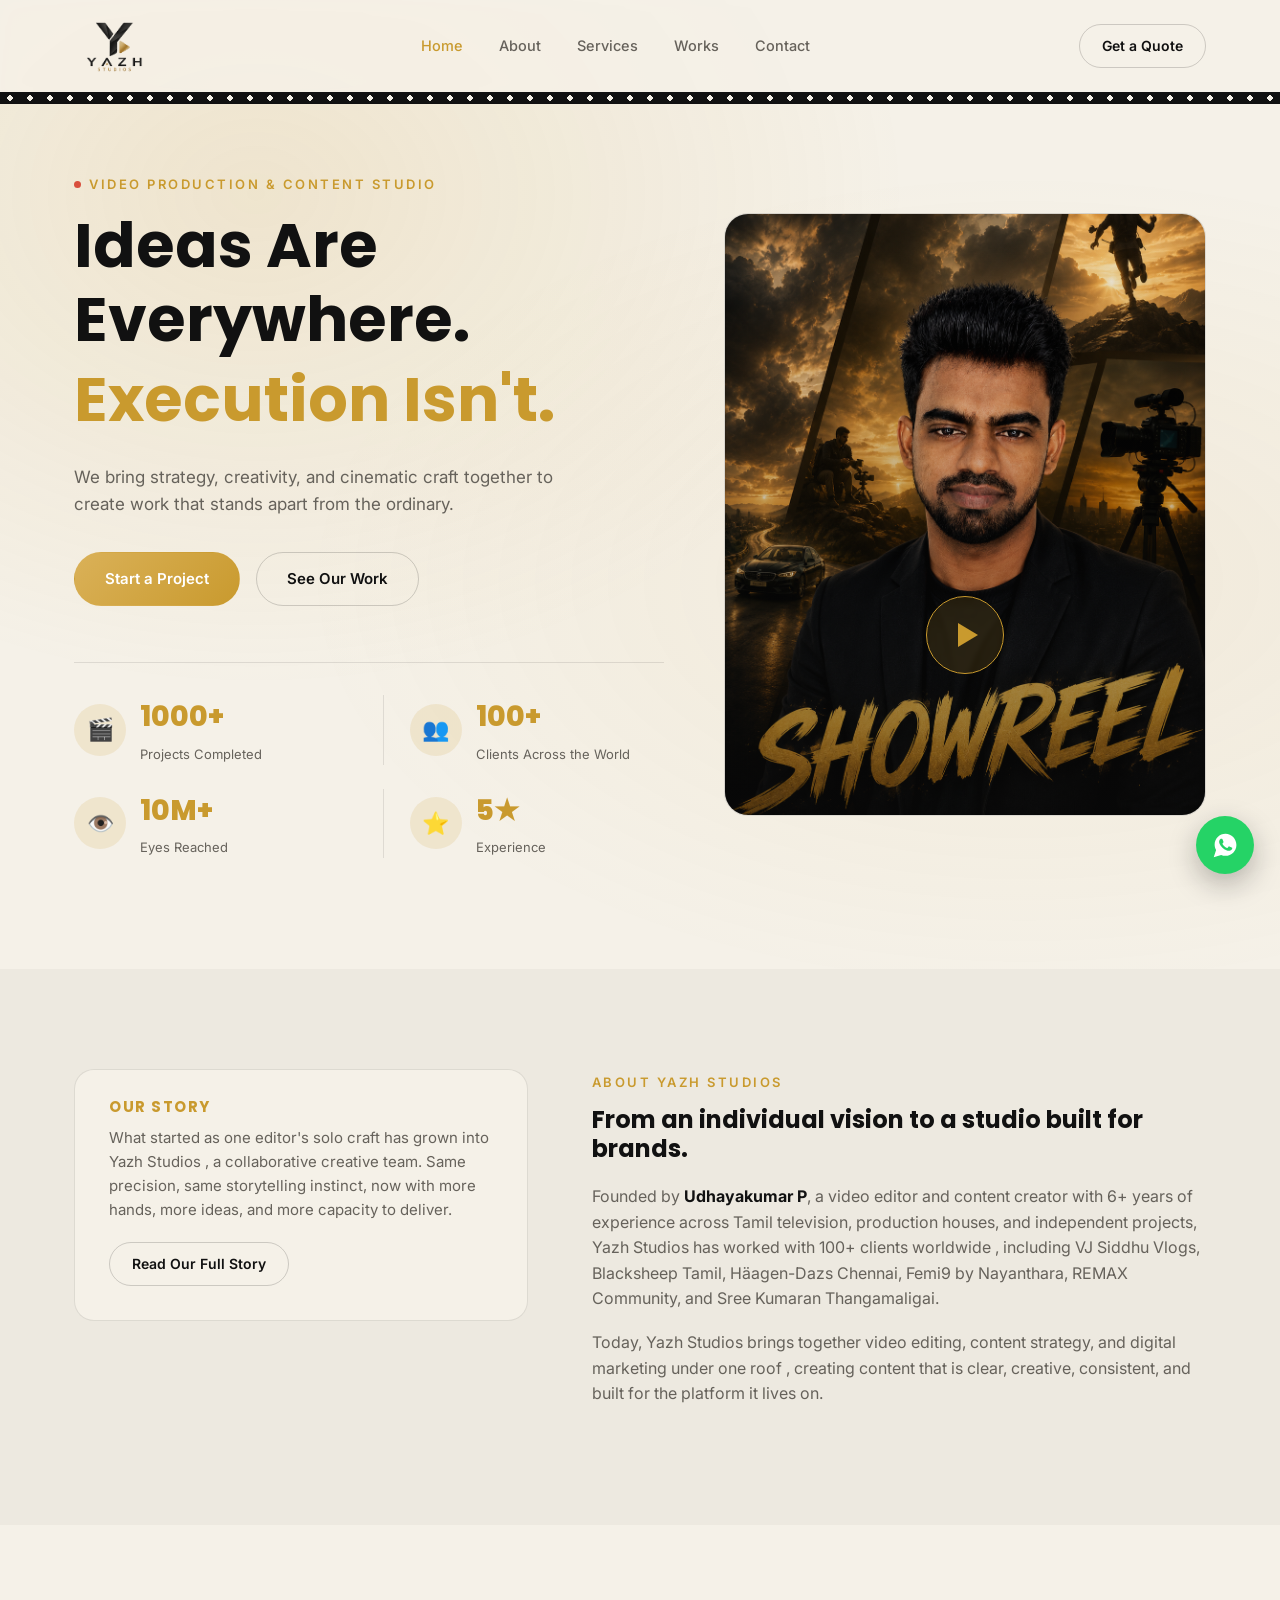
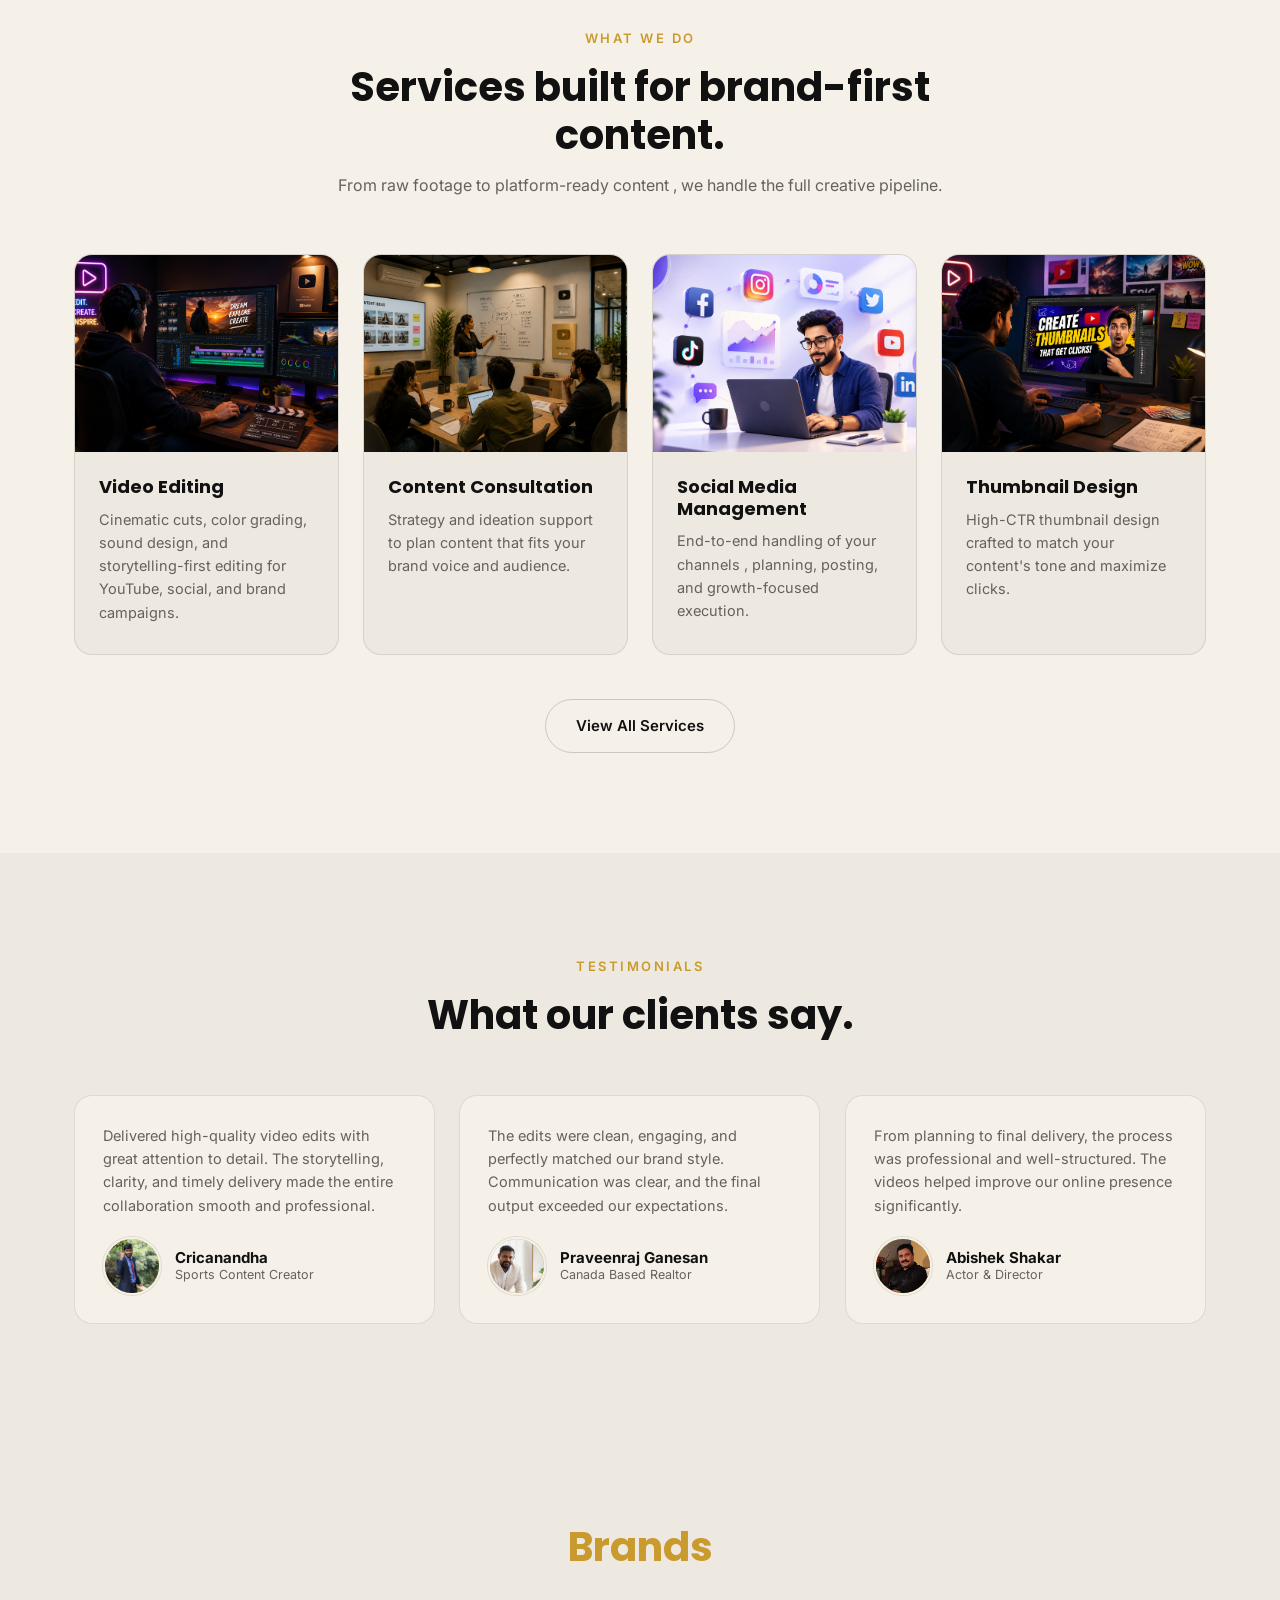
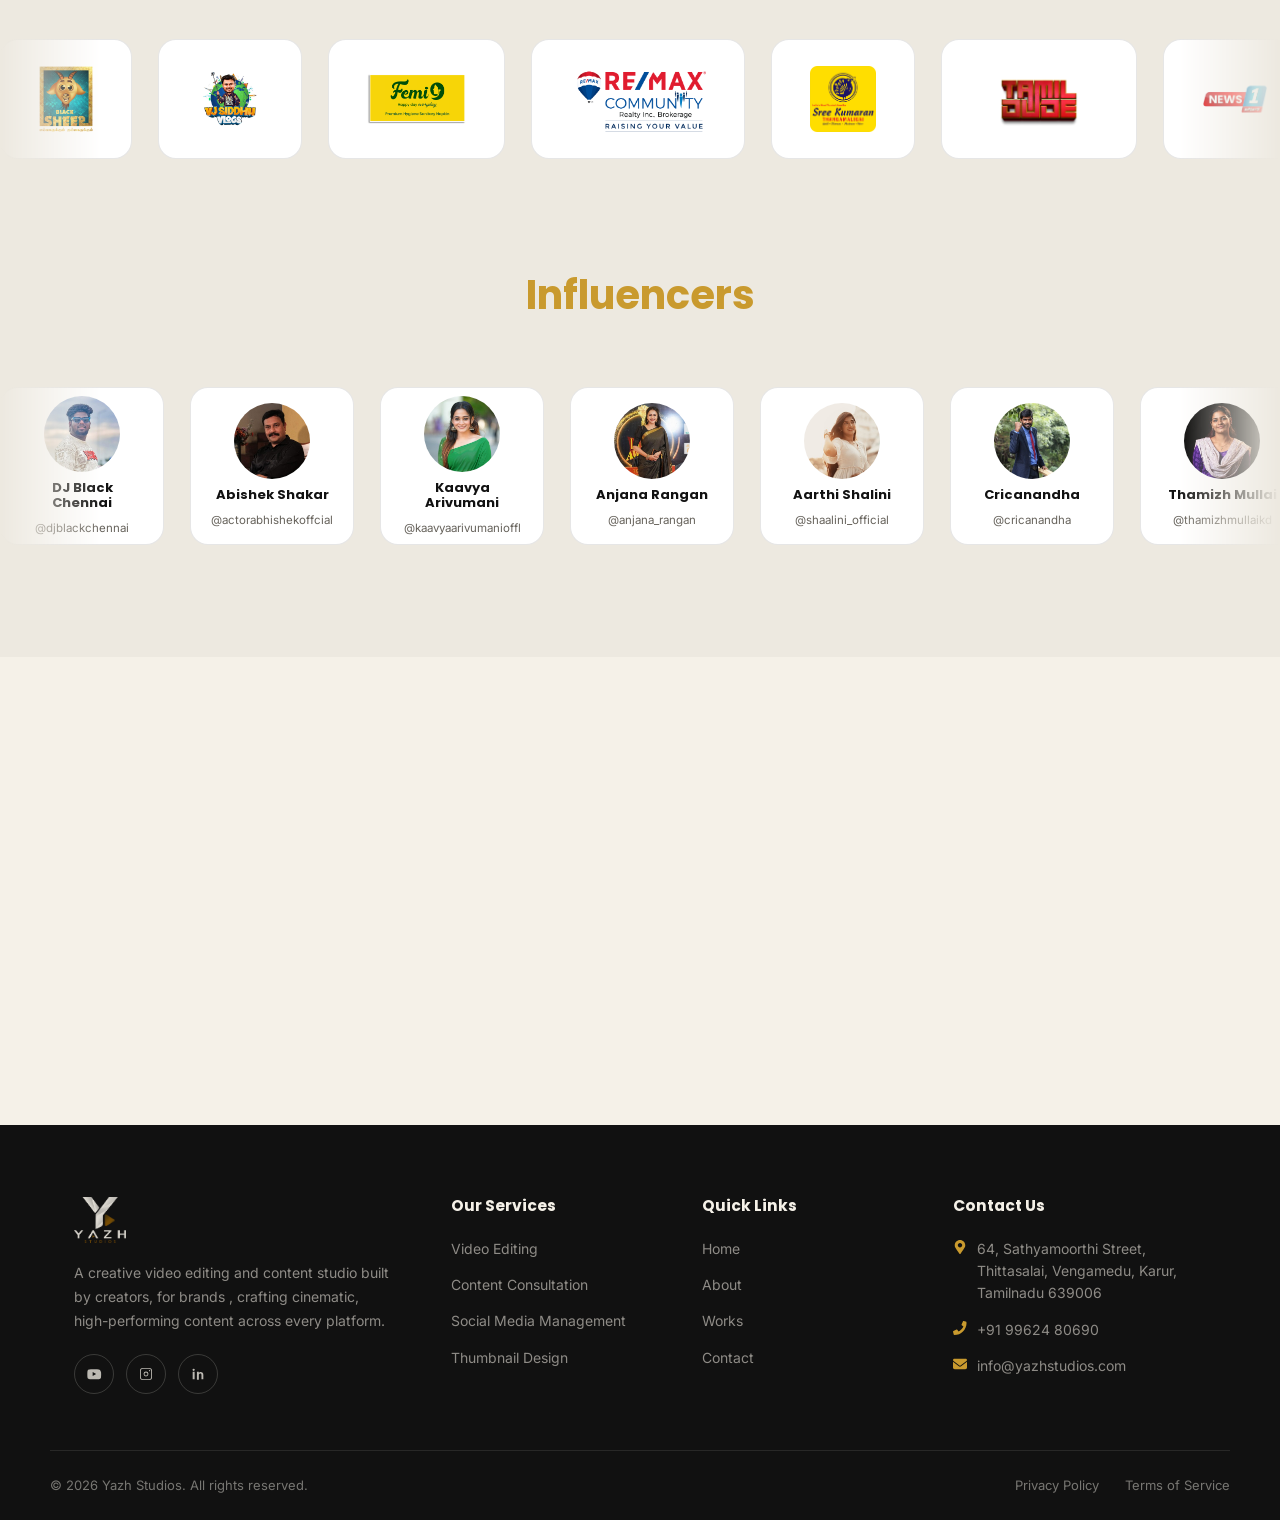
==== index.html @ f8f0f1d5 "Update contact address and email" ====
<!DOCTYPE html>
<html lang="en">
<head>
<meta charset="UTF-8">
<meta name="viewport" content="width=device-width, initial-scale=1.0">
<title>Yazh Studios | Video Editing &amp; Content Studio</title>
<meta name="description" content="Yazh Studios is a creative video production and content studio crafting cinematic, high-performing videos for brands, YouTubers, and businesses.">
<link rel="icon" type="image/png" href="yazh-logo-nobg.png">
<link rel="preconnect" href="https://fonts.googleapis.com">
<link href="https://fonts.googleapis.com/css2?family=Poppins:wght@400;500;600;700;800&family=Inter:wght@400;500;600&display=swap" rel="stylesheet">
<link rel="stylesheet" href="style.css">
</head>
<body>

<header>
  <nav>
    <a href="index.html" class="logo"><img src="yazh-logo-nobg.png" alt="Yazh Studios" class="logo-mark"></a>
    <ul class="nav-links">
      <li><a href="index.html" class="active">Home</a></li>
      <li><a href="about.html">About</a></li>
      <li><a href="services.html">Services</a></li>
      <li><a href="work.html">Works</a></li>
      <li><a href="contact.html">Contact</a></li>
    </ul>
    <div class="nav-cta">
      <a href="contact.html" class="btn btn-outline" style="padding:10px 22px;font-size:14px;">Get a Quote</a>
      <button class="burger" onclick="document.querySelector('.nav-links').classList.toggle('mobile-open')"><span></span><span></span><span></span></button>
    </div>
  </nav>
  <div class="filmstrip"></div>
</header>

<main>
  <!-- HERO -->
  <section class="hero" id="home">
    <div class="container hero-grid">
      <div>
        <div class="eyebrow"><span class="rec-dot"></span>Video Production &amp; Content Studio</div>
        <h1>Ideas Are Everywhere.<br><em>Execution Isn't.</em></h1>
        <p>We bring strategy, creativity, and cinematic craft together to create work that stands apart from the ordinary.</p>
        <div class="hero-actions">
          <a href="https://wa.me/+919962480690" class="btn btn-primary" target="_blank" rel="noopener">Start a Project</a>
          <a href="work.html" class="btn btn-outline">See Our Work</a>
        </div>
        <div class="stat-row">
          <div class="stat-item">
            <div class="stat-icon">🎬</div>
            <div>
              <div class="num">1000+</div>
              <div class="label">Projects Completed</div>
            </div>
          </div>
          <div class="stat-item">
            <div class="stat-icon">👥</div>
            <div>
              <div class="num">100+</div>
              <div class="label">Clients Across the World</div>
            </div>
          </div>
          <div class="stat-item">
            <div class="stat-icon">👁️</div>
            <div>
              <div class="num">10M+</div>
              <div class="label">Eyes Reached</div>
            </div>
          </div>
          <div class="stat-item">
            <div class="stat-icon">⭐</div>
            <div>
              <div class="num">5★</div>
              <div class="label">Experience</div>
            </div>
          </div>
        </div>
      </div>
      <a href="https://www.youtube.com/watch?v=2aK7iO9PcqU" target="_blank" rel="noopener" class="hero-visual">
        <img src="hero-showreel-thumb.png" alt="Udhaya Show Reel" class="hero-visual-img">
        <div class="play-btn"></div>
      </a>
    </div>
  </section>

  <!-- ABOUT TEASER -->
  <section class="story">
    <div class="container story-grid">
      <div class="story-card">
        <div class="story-card-body">
          <h4>Our Story</h4>
          <p>What started as one editor's solo craft has grown into Yazh Studios , a collaborative creative team. Same precision, same storytelling instinct, now with more hands, more ideas, and more capacity to deliver.</p>
          <a href="about.html" class="btn btn-outline" style="margin-top:20px;padding:10px 22px;font-size:14px;">Read Our Full Story</a>
        </div>
      </div>
      <div class="story-body">
        <div class="eyebrow">About Yazh Studios</div>
        <h2 style="margin-bottom:20px;">From an individual vision to a studio built for brands.</h2>
        <p>Founded by <strong>Udhayakumar P</strong>, a video editor and content creator with 6+ years of experience across Tamil television, production houses, and independent projects, Yazh Studios has worked with 100+ clients worldwide , including VJ Siddhu Vlogs, Blacksheep Tamil, Häagen-Dazs Chennai, Femi9 by Nayanthara, REMAX Community, and Sree Kumaran Thangamaligai.</p>
        <p>Today, Yazh Studios brings together video editing, content strategy, and digital marketing under one roof , creating content that is clear, creative, consistent, and built for the platform it lives on.</p>
      </div>
    </div>
  </section>

  <!-- SERVICES TEASER -->
  <section id="services">
    <div class="container">
      <div class="section-head center">
        <div class="eyebrow" style="justify-content:center;">What We Do</div>
        <h2>Services built for brand-first content.</h2>
        <p>From raw footage to platform-ready content , we handle the full creative pipeline.</p>
      </div>
      <div class="services-grid">
        <div class="service-card">
          <img src="service-video-editing-v2.png" alt="Video Editing" class="service-photo" loading="lazy">
          <div class="service-body">
            <h3>Video Editing</h3>
            <p>Cinematic cuts, color grading, sound design, and storytelling-first editing for YouTube, social, and brand campaigns.</p>
          </div>
        </div>
        <div class="service-card">
          <img src="service-content-consultation.png" alt="Content Consultation" class="service-photo" loading="lazy">
          <div class="service-body">
            <h3>Content Consultation</h3>
            <p>Strategy and ideation support to plan content that fits your brand voice and audience.</p>
          </div>
        </div>
        <div class="service-card">
          <img src="service-social-media-v2.png" alt="Social Media Management" class="service-photo" loading="lazy">
          <div class="service-body">
            <h3>Social Media Management</h3>
            <p>End-to-end handling of your channels , planning, posting, and growth-focused execution.</p>
          </div>
        </div>
        <div class="service-card">
          <img src="service-thumbnail-design-v2.png" alt="Thumbnail Design" class="service-photo" loading="lazy">
          <div class="service-body">
            <h3>Thumbnail Design</h3>
            <p>High-CTR thumbnail design crafted to match your content's tone and maximize clicks.</p>
          </div>
        </div>
      </div>
      <div class="center" style="margin-top:44px;">
        <a href="services.html" class="btn btn-outline">View All Services</a>
      </div>
    </div>
  </section>

  <!-- TESTIMONIALS -->
  <section style="background:var(--panel);">
    <div class="container">
      <div class="section-head center">
        <div class="eyebrow" style="justify-content:center;">Testimonials</div>
        <h2>What our clients say.</h2>
      </div>
      <div class="testi-grid">
        <div class="testi-card" style="background:var(--panel-2);">
          <p>Delivered high-quality video edits with great attention to detail. The storytelling, clarity, and timely delivery made the entire collaboration smooth and professional.</p>
          <div class="testi-author">
            <div class="testi-avatar"><img src="client-cricanandha.jpeg" alt="Cricanandha" loading="lazy"></div>
            <div><h5>Cricanandha</h5><span>Sports Content Creator</span></div>
          </div>
        </div>
        <div class="testi-card" style="background:var(--panel-2);">
          <p>The edits were clean, engaging, and perfectly matched our brand style. Communication was clear, and the final output exceeded our expectations.</p>
          <div class="testi-author">
            <div class="testi-avatar"><img src="client-praveenraj.jpg" alt="Praveenraj Ganesan" loading="lazy"></div>
            <div><h5>Praveenraj Ganesan</h5><span>Canada Based Realtor</span></div>
          </div>
        </div>
        <div class="testi-card" style="background:var(--panel-2);">
          <p>From planning to final delivery, the process was professional and well-structured. The videos helped improve our online presence significantly.</p>
          <div class="testi-author">
            <div class="testi-avatar"><img src="client-abishek.jpg" alt="Abishek Shakar" loading="lazy"></div>
            <div><h5>Abishek Shakar</h5><span>Actor &amp; Director</span></div>
          </div>
        </div>
      </div>
    </div>
  </section>

  <!-- CLIENTS -->
  <section class="clients">
    <div class="container">
      <div class="section-head center">
        <h2 style="color:var(--gold);text-align:center;">Brands</h2>
      </div>
    </div>
    <div class="logo-marquee">
      <div class="logo-track" id="logoTrack"></div>
    </div>
  </section>

  <!-- INFLUENCERS -->
  <section class="clients" style="padding-top:0;">
    <div class="container">
      <div class="section-head center">
        <h2 style="color:var(--gold);text-align:center;">Influencers</h2>
      </div>
    </div>
    <div class="logo-marquee">
      <div class="logo-track" id="influencerTrack"></div>
    </div>
  </section>

  <script>
    (function(){
      var clientLogos = [
        { src: 'client-blacksheep.png', alt: 'Blacksheep Tamil' },
        { src: 'client-vj-siddhu-vlogs.jpg', alt: 'VJ Siddhu Vlogs' },
        { src: 'client-femi9.png', alt: 'Femi9 by Nayanthara' },
        { src: 'client-remax-community.png', alt: 'REMAX Community' },
        { src: 'client-sree-kumaran.png', alt: 'Sree Kumaran Thangamaligai' },
        { src: 'client-tamil-dude.png', alt: 'Tamil Dude' },
        { src: 'client-news1-tamil.png', alt: 'News 1 Tamil' },
        { src: 'client-modern-tamilnadu.png', alt: 'Modern Tamilnadu' },
        { src: 'client-crayonz.png', alt: 'Crayonz' },
        { src: 'client-bs-tv.png', alt: 'BS TV' },
        { src: 'client-vijay-tv.jpg', alt: 'Vijay TV' },
        { src: 'client-chithiram-tv.png', alt: 'Chithiram TV' },
        { src: 'client-news-trends.png', alt: 'News Trends' },
        { src: 'client-star-real-estate.png', alt: 'Star Real Estate' },
        { src: 'client-narasus-v2.png', alt: 'Narasu\'s Coffee' },
        { src: 'client-rohinis.png', alt: 'Rohini\'s' },
        { src: 'client-event-dudez.png', alt: 'Event Dudez' },
        { src: 'client-minnambalam-plus.png', alt: 'Minnambalam Plus' },
        { src: 'client-notion-graffiti.png', alt: 'Notion Graffiti' },
        { src: 'client-lazaro.png', alt: 'Lazaro' },
        { src: 'client-jsr.png', alt: 'JSR' },
        { src: 'client-dd.png', alt: 'DD' }
      ];

      var track = document.getElementById('logoTrack');
      if (!track) return;

      function renderSet(){
        var html = '';
        clientLogos.forEach(function(logo){
          html += '<div class="logo-card"><img src="' + logo.src + '" alt="' + logo.alt + '" class="logo-item" loading="lazy"></div>';
        });
        return html;
      }
      // Duplicate the set so the scroll loop is seamless.
      track.innerHTML = renderSet() + renderSet();
    })();

    (function(){
      var influencers = [
        { photo: 'influencer-djblackchennai.jpg', name: 'DJ Black Chennai', handle: '@djblackchennai' },
        { photo: 'influencer-actorabhishek.jpg', name: 'Abishek Shakar', handle: '@actorabhishekoffcial' },
        { photo: 'influencer-kaavyaarivumani.jpg', name: 'Kaavya Arivumani', handle: '@kaavyaarivumanioffl' },
        { photo: 'influencer-anjana-rangan.jpg', name: 'Anjana Rangan', handle: '@anjana_rangan' },
        { photo: 'influencer-aarthishalini.jpg', name: 'Aarthi Shalini', handle: '@shaalini_official' },
        { photo: 'influencer-cricanandha.jpg', name: 'Cricanandha', handle: '@cricanandha' },
        { photo: 'influencer-thamizhmullaikd.jpg', name: 'Thamizh Mullai', handle: '@thamizhmullaikd' },
        { photo: 'influencer-praveenraj.jpg', name: 'Praveenraj Ganesan', handle: '@praveenrajtamildude' },
        { photo: 'influencer-townbusvijay.jpg', name: 'Townbus Vijay', handle: '@townbus_vijay' },
        { photo: 'influencer-vjchitti.jpg', name: 'VJ Chitti', handle: '@vj_chitti' },
      ];

      var track = document.getElementById('influencerTrack');
      if (!track) return;

      function renderSet(){
        var html = '';
        influencers.forEach(function(p){
          var handleClean = p.handle.replace('@','');
          html += '<a href="https://www.instagram.com/' + handleClean + '/" target="_blank" rel="noopener" class="influencer-card">' +
            '<img src="' + p.photo + '" alt="' + p.name + '" class="influencer-photo" loading="lazy">' +
            '<div class="influencer-name">' + p.name + '</div>' +
            '<div class="influencer-handle">' + p.handle + '</div>' +
          '</a>';
        });
        return html;
      }
      track.innerHTML = renderSet() + renderSet();
    })();
  </script>

  <!-- CONTACT TEASER -->
  <section>
    <div class="container">
      <div class="contact-panel" style="max-width:700px;margin:0 auto;">
        <h3>Have an idea? Let's make something amazing together.</h3>
        <p>Tell us about your footage, your brand, and your goals , we'll take it from there.</p>
        <a href="https://wa.me/+919962480690" class="btn btn-primary" target="_blank" rel="noopener">Chat on WhatsApp</a>
      </div>
    </div>
  </section>
</main>

<footer class="site-footer">
  <div class="container footer-grid">
    <div class="footer-brand">
      <div class="logo" style="font-size:17px;"><img src="yazh-logo-white.png" alt="Yazh Studios" class="logo-mark-footer"></div>
      <p>A creative video editing and content studio built by creators, for brands , crafting cinematic, high-performing content across every platform.</p>
      <div class="footer-social">
        <a href="https://www.youtube.com/@theyazhstudios" target="_blank" rel="noopener" aria-label="YouTube">
          <svg viewBox="0 0 24 24" width="16" height="16" fill="currentColor" aria-hidden="true"><path d="M21.8 8.2s-.2-1.5-.8-2.1c-.8-.8-1.7-.8-2.1-.9C15.9 5 12 5 12 5s-3.9 0-6.9.2c-.4 0-1.3.1-2.1.9-.6.6-.8 2.1-.8 2.1S2 10 2 11.7v1.6c0 1.7.2 3.5.2 3.5s.2 1.5.8 2.1c.8.8 1.9.8 2.4.9 1.7.2 7.3.2 7.3.2s3.9 0 6.9-.2c.4 0 1.3-.1 2.1-.9.6-.6.8-2.1.8-2.1s.2-1.7.2-3.5v-1.6c0-1.7-.2-3.5-.2-3.5zM10 15V9l5.2 3-5.2 3z"/></svg>
        </a>
        <a href="https://www.instagram.com/theyazhstudios/" target="_blank" rel="noopener" aria-label="Instagram">
          <svg viewBox="0 0 24 24" width="16" height="16" fill="currentColor" aria-hidden="true"><path d="M12 8.4a3.6 3.6 0 100 7.2 3.6 3.6 0 000-7.2zm0 5.9a2.3 2.3 0 110-4.6 2.3 2.3 0 010 4.6zM16.9 3H7.1A4.1 4.1 0 003 7.1v9.8A4.1 4.1 0 007.1 21h9.8a4.1 4.1 0 004.1-4.1V7.1A4.1 4.1 0 0016.9 3zm2.8 13.9a2.8 2.8 0 01-2.8 2.8H7.1a2.8 2.8 0 01-2.8-2.8V7.1a2.8 2.8 0 012.8-2.8h9.8a2.8 2.8 0 012.8 2.8v9.8zM17.3 6.1a.95.95 0 100 1.9.95.95 0 000-1.9z"/></svg>
        </a>
        <a href="https://www.linkedin.com/company/theyazhstudios" target="_blank" rel="noopener" aria-label="LinkedIn">
          <svg viewBox="0 0 24 24" width="16" height="16" fill="currentColor" aria-hidden="true"><path d="M6.94 8.5H4V20h2.94V8.5zM5.47 4a1.7 1.7 0 100 3.4 1.7 1.7 0 000-3.4zM20 13.3c0-3-1.6-4.4-3.8-4.4-1.7 0-2.5.9-2.9 1.6V8.5H10.4c0 .8 0 12 0 12h2.9v-6.7c0-.4 0-.7.1-1 .3-.7.9-1.4 1.9-1.4 1.4 0 1.9 1 1.9 2.5V20H20v-6.7z"/></svg>
        </a>
      </div>
    </div>
    <div class="footer-col">
      <h4>Our Services</h4>
      <a href="services.html">Video Editing</a>
      <a href="services.html">Content Consultation</a>
      <a href="services.html">Social Media Management</a>
      <a href="services.html">Thumbnail Design</a>
    </div>
    <div class="footer-col">
      <h4>Quick Links</h4>
      <a href="index.html">Home</a>
      <a href="about.html">About</a>
      <a href="work.html">Works</a>
      <a href="contact.html">Contact</a>
    </div>
    <div class="footer-col">
      <h4>Contact Us</h4>
      <a href="https://maps.app.goo.gl/qeGs287bhWjd76no8" target="_blank" rel="noopener" class="footer-contact-item">
        <svg class="fc-icon" viewBox="0 0 384 512" width="14" height="14" fill="currentColor"><path d="M172.268 501.67C26.97 291.031 0 269.413 0 192 0 85.961 85.961 0 192 0s192 85.961 192 192c0 77.413-26.97 99.031-172.268 309.67a24.005 24.005 0 0 1-39.464 0zM192 272c44.183 0 80-35.817 80-80s-35.817-80-80-80-80 35.817-80 80 35.817 80 80 80z"/></svg>
        <span>64, Sathyamoorthi Street, Thittasalai, Vengamedu, Karur, Tamilnadu 639006</span>
      </a>
      <a href="tel:+919962480690" class="footer-contact-item">
        <svg class="fc-icon" viewBox="0 0 512 512" width="14" height="14" fill="currentColor"><path d="M493.4 24.6l-104-24c-11.3-2.6-22.9 3.3-27.5 13.9l-48 112c-4.2 9.8-1.4 21.3 6.9 28l60.6 49.6c-35.6 76.7-97.9 140.5-176 177.6l-49.6-60.6c-6.8-8.3-18.2-11.1-28-6.9l-112 48C4.9 366.5-1 378.1 1.6 389.4l24 104C28.1 504.2 38.4 512 50 512 296.5 512 496 313.5 496 60c0-11.6-7.8-21.9-19.6-24.4z"/></svg>
        <span>+91 99624 80690</span>
      </a>
      <a href="mailto:info@yazhstudios.com" class="footer-contact-item">
        <svg class="fc-icon" viewBox="0 0 512 512" width="14" height="14" fill="currentColor"><path d="M48 64C21.5 64 0 85.5 0 112c0 15.1 7.1 29.3 19.2 38.4L236.8 313.6c11.4 8.5 27 8.5 38.4 0L492.8 150.4c12.1-9.1 19.2-23.3 19.2-38.4 0-26.5-21.5-48-48-48H48zM0 176V384c0 35.3 28.7 64 64 64H448c35.3 0 64-28.7 64-64V176L294.4 339.2c-22.8 17.1-54 17.1-76.8 0L0 176z"/></svg>
        <span>info@yazhstudios.com</span>
      </a>
    </div>
  </div>
  <div class="container footer-bottom">
    <p>© 2026 Yazh Studios. All rights reserved.</p>
    <div class="footer-bottom-links">
      <a href="privacy-policy.html">Privacy Policy</a>
      <a href="terms.html">Terms of Service</a>
    </div>
  </div>
</footer>

<a href="https://wa.me/+919962480690" target="_blank" rel="noopener" class="whatsapp-float" aria-label="Chat on WhatsApp">
  <svg viewBox="0 0 32 32" aria-hidden="true"><path d="M16.02 3C9.4 3 4 8.36 4 14.98c0 2.2.6 4.26 1.63 6.03L3 29l8.2-2.55a12.9 12.9 0 0 0 4.82.93h.01c6.62 0 12.02-5.36 12.02-11.98C28.05 8.78 22.65 3 16.02 3zm7.03 17.15c-.3.83-1.72 1.6-2.37 1.7-.61.1-1.38.14-2.23-.14-.51-.16-1.17-.38-2.01-.75-3.54-1.53-5.85-5.1-6.03-5.34-.18-.24-1.44-1.92-1.44-3.66 0-1.74.92-2.6 1.24-2.95.32-.35.7-.44.93-.44.24 0 .47 0 .68.01.22.01.51-.08.8.61.3.71 1.01 2.45 1.1 2.63.09.18.15.39.03.63-.12.24-.18.39-.36.6-.18.21-.38.47-.54.63-.18.18-.37.38-.16.74.21.36.93 1.53 2 2.48 1.37 1.22 2.53 1.6 2.89 1.78.36.18.57.15.78-.09.21-.24.9-1.05 1.14-1.41.24-.36.48-.3.8-.18.33.12 2.07.98 2.43 1.16.36.18.6.27.68.42.09.15.09.86-.21 1.69z"/></svg>
</a>
<script src="animations.js" defer></script>
<script>
  document.querySelectorAll('.nav-links a').forEach(link=>{
    link.addEventListener('click',()=>{
      document.querySelector('.nav-links').classList.remove('mobile-open');
    });
  });
</script>
</body>
</html>
---- style.css ----
:root{
  --bg:#F5F1E8;
  --panel:#EDE9E0;
  --panel-2:#F5F1E8;
  --gold:#C99A2E;
  --gold-2:#DAB158;
  --text:#111111;
  --muted:#66625B;
  --black:#111111;
  --border:rgba(17,17,17,0.10);
}
*{box-sizing:border-box;margin:0;padding:0;}
html{scroll-behavior:smooth;}
body{
  background:var(--bg);
  color:var(--text);
  font-family:'Inter',sans-serif;
  line-height:1.6;
  overflow-x:hidden;
}
h1,h2,h3,h4{font-family:'Poppins',sans-serif;font-weight:700;line-height:1.2;}
a{color:inherit;text-decoration:none;}
img{max-width:100%;display:block;}
.container{max-width:1180px;margin:0 auto;padding:0 24px;}
.eyebrow{
  display:inline-flex;align-items:center;gap:8px;
  color:var(--gold);font-size:13px;letter-spacing:2.5px;text-transform:uppercase;
  font-weight:600;margin-bottom:14px;
}
.btn{
  display:inline-block;padding:14px 30px;border-radius:999px;
  font-weight:600;font-size:15px;transition:all .25s ease;
  border:1px solid transparent;cursor:pointer;
}
.btn-primary{background:linear-gradient(135deg,var(--gold-2),var(--gold));color:#fff;}
.btn-primary:hover{transform:translateY(-2px);box-shadow:0 10px 30px rgba(201,154,46,0.30);}
.btn-outline{border-color:rgba(17,17,17,0.18);color:var(--text);}
.btn-outline:hover{border-color:var(--gold);color:var(--gold);}

/* NAV */
header{
  position:fixed;top:0;left:0;right:0;z-index:100;
  background:rgba(245,241,232,0.9);backdrop-filter:blur(10px);
}
.filmstrip{
  height:12px;width:100%;overflow:hidden;position:relative;
  background:var(--black);
  background-image:radial-gradient(circle, var(--bg) 2.6px, transparent 2.8px);
  background-size:20px 12px;
  background-position:0 0;
  animation:filmstrip-scroll 7s linear infinite;
}
@keyframes filmstrip-scroll{
  from{background-position:0 0;}
  to{background-position:-200px 0;}
}
nav{display:flex;align-items:center;justify-content:space-between;padding:18px 24px;max-width:1180px;margin:0 auto;}
.logo{display:flex;align-items:center;gap:10px;font-family:'Poppins',sans-serif;font-weight:800;font-size:21px;letter-spacing:0.5px;}
.logo span{color:var(--gold);}
.logo-mark{
  height:56px;width:auto;display:block;
}
.logo-mark-footer{
  height:46px;width:auto;display:block;
}
.nav-links{display:flex;gap:36px;align-items:center;list-style:none;}
.nav-links a{font-size:14.5px;font-weight:500;color:var(--muted);transition:color .2s;}
.nav-links a:hover, .nav-links a.active{color:var(--gold);}
.nav-cta{display:flex;align-items:center;gap:18px;}
.burger{display:none;flex-direction:column;gap:5px;cursor:pointer;background:none;border:none;}
.burger span{width:24px;height:2px;background:var(--text);}
.nav-links.mobile-open{
  display:flex !important;
  position:absolute;top:100%;left:0;right:0;
  flex-direction:column;background:var(--panel);
  padding:24px;gap:20px;border-bottom:1px solid var(--border);
}

/* HERO */
.hero{
  padding:170px 0 110px;
  background:
    radial-gradient(ellipse at 20% 20%, rgba(201,154,46,0.14), transparent 45%),
    radial-gradient(ellipse at 80% 60%, rgba(201,154,46,0.08), transparent 50%);
  position:relative;
}
.hero-grid{display:grid;grid-template-columns:minmax(0,1.1fr) minmax(0,0.9fr);gap:60px;align-items:center;}
.hero h1{font-size:clamp(38px,5.2vw,62px);margin-bottom:22px;}
.hero h1 em{font-style:normal;color:var(--gold);}
.hero p{color:var(--muted);font-size:17px;max-width:520px;margin-bottom:34px;}
.hero-actions{display:flex;gap:16px;flex-wrap:wrap;margin-bottom:56px;}
.stat-row{display:grid;grid-template-columns:repeat(2,minmax(0,1fr));row-gap:24px;column-gap:28px;border-top:1px solid var(--border);padding-top:32px;}
.stat-item{display:flex;align-items:center;gap:14px;padding-left:26px;border-left:1px solid var(--border);min-width:0;}
.stat-item:nth-child(odd){padding-left:0;border-left:none;}
.stat-icon{
  width:52px;height:52px;border-radius:50%;flex-shrink:0;
  background:rgba(201,154,46,0.14);
  display:flex;align-items:center;justify-content:center;font-size:22px;
}
.stat-row .num{
  font-family:'Poppins',sans-serif;font-size:28px;font-weight:800;color:var(--gold);
  font-variant-numeric:tabular-nums;display:inline-block;
}
.stat-row .label{font-size:13px;color:var(--muted);margin-top:4px;}
.hero-visual{
  aspect-ratio:4/5;border-radius:24px;
  background:linear-gradient(160deg,var(--panel-2),var(--panel));
  border:1px solid var(--border);
  display:flex;align-items:center;justify-content:center;
  position:relative;overflow:hidden;
  min-width:0;contain:layout paint;
}
.hero-visual::before{
  content:"YAZH";
  font-family:'Poppins',sans-serif;font-weight:800;
  font-size:120px;color:rgba(17,17,17,0.05);
  position:absolute;letter-spacing:6px;
}
.hero-visual-img{
  position:absolute;inset:0;width:100%;height:100%;
  object-fit:cover;z-index:0;
}
.hero-visual::after{
  content:"";position:absolute;inset:0;z-index:0;
  background:linear-gradient(180deg,rgba(17,17,17,0.05),rgba(17,17,17,0.45));
}
.play-btn{
  width:78px;height:78px;border-radius:50%;
  background:rgba(201,154,46,0.15);border:1.5px solid var(--gold);
  display:flex;align-items:center;justify-content:center;z-index:1;
  backdrop-filter:blur(2px);
  position:absolute;left:50%;top:70%;transform:translate(-50%,-50%);
}
.play-btn::after{
  content:"";width:0;height:0;
  border-top:12px solid transparent;border-bottom:12px solid transparent;
  border-left:20px solid var(--gold);margin-left:5px;
}

/* PAGE BANNER (non-home pages) */
.page-banner{
  padding:150px 0 70px;
  background:
    radial-gradient(ellipse at 15% 20%, rgba(201,154,46,0.12), transparent 45%);
  text-align:left;
}
.page-banner .eyebrow{justify-content:flex-start;}
.page-banner .eyebrow::before{content:none;}
.page-banner h1{font-size:clamp(34px,4.6vw,52px);margin-bottom:16px;}
.page-banner p{color:var(--muted);font-size:16.5px;max-width:640px;}
.breadcrumb{display:flex;gap:8px;align-items:center;color:var(--muted);font-size:13.5px;margin-bottom:20px;}
.breadcrumb a{color:var(--muted);}
.breadcrumb a:hover{color:var(--gold);}

section{padding:100px 0;}
.section-head{max-width:640px;margin-bottom:56px;}
.section-head h2{font-size:clamp(28px,3.6vw,40px);}
.section-head p{color:var(--muted);margin-top:14px;font-size:16px;}
.center{text-align:center;margin-left:auto;margin-right:auto;}

/* ABOUT / STORY */
.story{background:var(--panel);}
.story-grid{display:grid;grid-template-columns:0.85fr 1.15fr;gap:64px;align-items:start;}
.story-card{
  background:var(--panel-2);border:1px solid var(--border);border-radius:20px;
  overflow:hidden;position:sticky;top:110px;
}
.founder-photo{width:100%;aspect-ratio:4/5;object-fit:cover;display:block;}
.story-card-body{padding:28px 34px 34px;}
.story-card h4{color:var(--gold);font-size:15px;text-transform:uppercase;letter-spacing:1.5px;margin-bottom:10px;}
.story-card p{color:var(--muted);font-size:15px;}
.story-body p{color:var(--muted);font-size:16px;margin-bottom:18px;}
.story-body strong{color:var(--text);}

/* SHOWREEL */
.showreel{padding:100px 0;}
.video-frame{
  position:relative;border-radius:22px;overflow:hidden;border:1px solid var(--border);
  aspect-ratio:16/9;background:var(--panel);
}
.video-frame iframe{width:100%;height:100%;border:0;}

/* SERVICES */
.services-grid{display:grid;grid-template-columns:repeat(4,1fr);gap:24px;}
.service-card{
  background:var(--panel);border:1px solid var(--border);border-radius:18px;
  overflow:hidden;transition:transform .25s ease,border-color .25s ease;
}
.service-card:hover{transform:translateY(-6px);border-color:rgba(201,154,46,0.5);}
.service-photo{
  width:100%;aspect-ratio:4/3;object-fit:cover;display:block;
  transition:transform .4s ease;
}
.service-card:hover .service-photo{transform:scale(1.05);}
.service-icon{
  width:52px;height:52px;border-radius:14px;
  background:linear-gradient(135deg,rgba(201,154,46,0.20),rgba(201,154,46,0.06));
  display:flex;align-items:center;justify-content:center;margin-bottom:22px;
  font-size:22px;
}
.service-body{padding:24px 24px 30px;}
.service-card h3{font-size:18px;margin-bottom:10px;}
.service-card p{color:var(--muted);font-size:14.5px;}

/* WHY */
.why{background:var(--panel);}
.why-grid{display:grid;grid-template-columns:repeat(2,1fr);gap:20px;}
.why-item{
  display:flex;gap:16px;padding:22px;border:1px solid var(--border);border-radius:16px;
  background:var(--panel-2);
}
.why-num{
  font-family:'Poppins',sans-serif;font-weight:800;color:var(--gold);font-size:20px;
  min-width:30px;
}
.why-item h4{font-size:16px;margin-bottom:6px;}
.why-item p{color:var(--muted);font-size:14px;}

/* PROCESS */
.process-grid{display:grid;grid-template-columns:repeat(4,1fr);gap:24px;position:relative;}
.process-step{
  background:var(--panel);border:1px solid var(--border);border-radius:18px;padding:30px 24px;
}
.process-step .step-num{
  font-family:'Poppins',sans-serif;font-weight:800;font-size:34px;color:rgba(201,154,46,0.45);
  margin-bottom:14px;
}
.process-step h4{font-size:16px;margin-bottom:10px;}
.process-step p{color:var(--muted);font-size:14px;}

/* TEAM */
.team{background:var(--panel);}
/* CHANNELS */
.channels-grid{display:grid;grid-template-columns:repeat(5,1fr);gap:20px;}
.channel-card{
  background:transparent;border:none;border-radius:16px;
  height:258px;perspective:1200px;cursor:pointer;text-align:center;
}
.channel-card-inner{
  position:relative;width:100%;height:100%;
  transition:transform .6s cubic-bezier(.4,.2,.2,1);
  transform-style:preserve-3d;
}
.channel-card.is-flipped .channel-card-inner{transform:rotateY(180deg);}
.channel-card-front, .channel-card-back{
  position:absolute;inset:0;backface-visibility:hidden;-webkit-backface-visibility:hidden;
  border-radius:16px;overflow:hidden;
  background:var(--panel);border:1px solid var(--border);
  display:flex;flex-direction:column;
}
.channel-card-back{
  transform:rotateY(180deg);justify-content:center;padding:20px;
}
.channel-card-back h4{font-size:15px;margin:0 0 16px;}
.channel-card-back p{color:var(--muted);font-size:12.5px;line-height:1.55;}
.channel-logo{
  height:140px;background:linear-gradient(160deg,#E7E2D6,#EDE9E0);
  display:flex;align-items:center;justify-content:center;flex-shrink:0;
}
.channel-logo img{
  width:104px;height:104px;object-fit:cover;object-position:center center;display:block;
  border-radius:22px;box-shadow:0 10px 22px rgba(17,17,17,0.16);
}
.channel-info{padding:16px 16px 22px;}
.channel-card h4{font-size:15px;margin-bottom:0;}
.channel-card .social-row{margin-top:16px;}
.channel-card .social-row a{width:36px;height:36px;}

.team-grid{display:grid;grid-template-columns:repeat(3,1fr);gap:24px;}
.team-card{
  background:transparent;border:none;border-radius:20px;
  height:300px;perspective:1200px;cursor:pointer;
}
.team-card-inner{
  position:relative;width:100%;height:100%;
  transition:transform .6s cubic-bezier(.4,.2,.2,1);
  transform-style:preserve-3d;
}
.team-card.is-flipped .team-card-inner{transform:rotateY(180deg);}
.team-card-front, .team-card-back{
  position:absolute;inset:0;backface-visibility:hidden;-webkit-backface-visibility:hidden;
  border-radius:20px;overflow:hidden;
  background:var(--panel-2);border:1px solid var(--border);
  display:flex;flex-direction:column;
}
.team-card-back{
  transform:rotateY(180deg);justify-content:center;padding:30px;
}
.team-photo{
  height:200px;background:linear-gradient(160deg,#E7E2D6,#EDE9E0);
  display:flex;align-items:center;justify-content:center;
  font-family:'Poppins',sans-serif;font-size:40px;font-weight:800;color:rgba(201,154,46,0.65);
  overflow:hidden;
}
.team-photo img{width:100%;height:100%;object-fit:contain;object-position:center center;display:block;}
.team-info{padding:20px 24px;}
.team-info h3, .team-card-back h3{font-size:18px;margin-bottom:4px;}
.team-role{color:var(--gold);font-size:13px;text-transform:uppercase;letter-spacing:1px;margin-bottom:12px;font-weight:600;}
.team-card-front .team-role{margin-bottom:0;}
.team-info p, .team-card-back p{color:var(--muted);font-size:14px;}

/* TESTIMONIALS */
.testi-grid{display:grid;grid-template-columns:repeat(3,1fr);gap:24px;}
.testi-card{
  background:var(--panel);border:1px solid var(--border);border-radius:18px;padding:28px;
}
.testi-quote{color:var(--gold);font-size:30px;font-family:'Poppins',sans-serif;margin-bottom:10px;}
.testi-card p{color:var(--muted);font-size:14.5px;margin-bottom:20px;}
.testi-author{display:flex;align-items:center;gap:14px;}
.testi-avatar{
  width:58px;height:58px;border-radius:50%;
  background:linear-gradient(135deg,var(--gold-2),var(--gold));
  display:flex;align-items:center;justify-content:center;color:#fff;font-weight:700;font-size:19px;
  overflow:hidden;flex-shrink:0;border:2px solid var(--panel-2);box-shadow:0 0 0 1px var(--border);
}
.testi-avatar img{width:100%;height:100%;object-fit:cover;object-position:center top;display:block;}
.testi-author > div{display:flex;flex-direction:column;justify-content:center;}
.testi-author h5{font-size:15px;line-height:1.3;}
.testi-author span{font-size:12.5px;color:var(--muted);line-height:1.3;}

/* CLIENTS */
.clients{background:var(--panel);overflow:hidden;}
.client-chips{display:flex;flex-wrap:wrap;gap:12px;}
.chip{
  padding:10px 20px;border:1px solid var(--border);border-radius:999px;
  font-size:14px;color:var(--muted);background:var(--panel-2);
}

/* Trusted-by logo marquee — infinite swipe */
.logo-marquee{
  width:100%;overflow:hidden;position:relative;margin-top:44px;padding:12px 0;
  -webkit-mask-image:linear-gradient(90deg, transparent, #000 8%, #000 92%, transparent);
  mask-image:linear-gradient(90deg, transparent, #000 8%, #000 92%, transparent);
}
.logo-track{
  display:flex;align-items:center;gap:26px;width:max-content;
  animation:logo-scroll 46s linear infinite;
}
.logo-marquee:hover .logo-track{animation-play-state:paused;}
.logo-card{
  background:#fff;border:1px solid var(--border);border-radius:18px;
  padding:24px 38px;display:flex;align-items:center;justify-content:center;
  height:120px;flex-shrink:0;
}
.logo-item{
  height:66px;width:auto;max-width:210px;object-fit:contain;
  transition:transform .3s ease;
}
.logo-card:hover .logo-item{transform:scale(1.08);}
@keyframes logo-scroll{
  from{transform:translateX(0);}
  to{transform:translateX(-50%);}
}
@media (prefers-reduced-motion: reduce){
  .logo-track{animation:none;}
}
@media (max-width:600px){
  .logo-card{height:88px;padding:16px 26px;}
  .logo-item{height:46px;max-width:150px;}
}
.influencer-card{
  background:#fff;border:1px solid var(--border);border-radius:18px;
  padding:18px 20px;display:flex;flex-direction:column;align-items:center;justify-content:center;
  width:164px;height:158px;flex-shrink:0;text-align:center;gap:8px;
  text-decoration:none;transition:transform .3s ease,border-color .3s ease;
}
.influencer-card:hover{transform:scale(1.05);border-color:var(--gold);}
.influencer-photo{width:76px;height:76px;border-radius:50%;object-fit:cover;flex-shrink:0;}
.influencer-name{font-family:'Poppins',sans-serif;font-weight:700;font-size:13px;color:var(--text);line-height:1.2;}
.influencer-handle{font-size:11.5px;color:var(--muted);}
@media (max-width:600px){
  .influencer-card{width:132px;height:132px;padding:14px 14px;}
  .influencer-photo{width:60px;height:60px;}
  .influencer-name{font-size:12px;}
  .influencer-handle{font-size:10.5px;}
}

/* PORTFOLIO / WORK */
.portfolio-category{margin-bottom:64px;}
.portfolio-category:last-child{margin-bottom:0;}
.portfolio-category-head{display:flex;align-items:baseline;gap:14px;margin-bottom:24px;}
.portfolio-category-head h2{font-size:24px;}
.portfolio-category-head span{color:var(--muted);font-size:13.5px;}
.portfolio-grid{display:grid;grid-template-columns:repeat(4,1fr);gap:20px;align-items:start;}
.portfolio-card{
  position:relative;border-radius:16px;overflow:hidden;border:1px solid var(--border);
  background:var(--panel);display:block;cursor:pointer;
}
/* native size per video orientation — nothing gets force-cropped into one shape */
.portfolio-card.ratio-16-9{aspect-ratio:16/9;}
.portfolio-card.ratio-9-16{aspect-ratio:9/16;}
.portfolio-card.ratio-4-5{aspect-ratio:4/5;}
.portfolio-card.ratio-1-1{aspect-ratio:1/1;}
.portfolio-card img{width:100%;height:100%;object-fit:cover;transition:transform .35s ease;}
.portfolio-card:hover img{transform:scale(1.06);}
.portfolio-card .overlay{
  position:absolute;inset:0;background:linear-gradient(180deg,transparent 50%,rgba(17,17,17,0.65));
  display:flex;align-items:flex-end;padding:16px;
}
.portfolio-card .overlay span{color:#fff;font-size:13px;font-weight:600;}
.portfolio-card .platform-badge{
  position:absolute;top:12px;left:12px;z-index:2;
  background:rgba(245,241,232,0.92);color:var(--text);
  font-size:11px;font-weight:700;letter-spacing:0.5px;text-transform:uppercase;
  padding:5px 10px;border-radius:999px;
}
.portfolio-card .mini-play{
  position:absolute;top:50%;left:50%;transform:translate(-50%,-50%);
  width:46px;height:46px;border-radius:50%;background:rgba(245,241,232,0.9);
  display:flex;align-items:center;justify-content:center;transition:transform .2s ease;
}
.portfolio-card:hover .mini-play{transform:translate(-50%,-50%) scale(1.08);}
.portfolio-card .mini-play::after{
  content:"";width:0;height:0;
  border-top:8px solid transparent;border-bottom:8px solid transparent;
  border-left:13px solid var(--gold);margin-left:3px;
}
.ext-card{
  background:linear-gradient(160deg,var(--panel-2),var(--panel));
}
.ext-card .overlay{background:linear-gradient(180deg,transparent 30%,rgba(17,17,17,0.55));}
.ext-icon{
  position:absolute;bottom:14px;left:16px;
  font-family:'Poppins',sans-serif;font-weight:800;font-size:22px;color:rgba(201,154,46,0.55);
}
/* playing state — swapped for a live iframe/embed on click */
.portfolio-card.is-playing{background:#000;}
.portfolio-card.is-playing iframe{width:100%;height:100%;border:0;display:block;}
.portfolio-card.is-embed{
  aspect-ratio:auto !important;grid-column:span 2;overflow:visible;
  border:none;background:transparent;display:flex;justify-content:center;cursor:default;
}
@media (max-width:600px){
  .portfolio-card.is-embed{grid-column:1/-1;}
}

/* CONTACT */
.contact-grid{display:grid;grid-template-columns:1fr 1fr;gap:50px;align-items:center;}
.contact-info-list{display:flex;flex-direction:column;gap:22px;margin-top:30px;}
.contact-info-item{display:flex;gap:16px;align-items:flex-start;}
.contact-info-icon{
  width:44px;height:44px;border-radius:12px;background:rgba(201,154,46,0.14);
  display:flex;align-items:center;justify-content:center;color:var(--gold);font-size:18px;flex-shrink:0;
}
.contact-info-item h4{font-size:15px;margin-bottom:4px;}
.contact-info-item p, .contact-info-item a{color:var(--muted);font-size:14.5px;}
.contact-panel{
  background:var(--panel);border:1px solid var(--border);border-radius:22px;padding:44px;text-align:center;
}
.contact-panel h3{font-size:24px;margin-bottom:14px;}
.contact-panel p{color:var(--muted);margin-bottom:28px;font-size:15px;}
.social-row{display:flex;gap:14px;justify-content:center;margin-top:28px;}
.social-row a{
  width:42px;height:42px;border-radius:50%;border:1px solid var(--border);
  display:flex;align-items:center;justify-content:center;font-size:13px;color:var(--muted);
  transition:all .2s;
}
.social-row a:hover{border-color:var(--gold);color:var(--gold);}
.map-frame{
  margin-top:60px;border-radius:20px;overflow:hidden;border:1px solid var(--border);
  aspect-ratio:21/8;
}
.map-frame iframe{width:100%;height:100%;border:0;filter:grayscale(20%);}

/* STICKY WHATSAPP BUTTON */
.whatsapp-float{
  position:fixed;bottom:26px;right:26px;z-index:999;
  width:58px;height:58px;border-radius:50%;
  background:#25D366;display:flex;align-items:center;justify-content:center;
  box-shadow:0 10px 28px rgba(17,17,17,0.28);
  transition:transform .2s ease;
}
.whatsapp-float svg{width:29px;height:29px;fill:#fff;}
.whatsapp-float:hover{transform:scale(1.08);}
.whatsapp-float{animation:whatsapp-pulse 2.6s ease-in-out infinite;}
@keyframes whatsapp-pulse{
  0%,100%{box-shadow:0 10px 28px rgba(17,17,17,0.28), 0 0 0 0 rgba(37,211,102,0.45);}
  50%{box-shadow:0 10px 28px rgba(17,17,17,0.28), 0 0 0 12px rgba(37,211,102,0);}
}
@media (prefers-reduced-motion: reduce){
  .whatsapp-float{animation:none !important;}
}
@media (max-width:600px){
  .whatsapp-float{width:52px;height:52px;bottom:18px;right:18px;}
  .whatsapp-float svg{width:26px;height:26px;}
}

/* PRICING BANNER (Services page) */
.pricing-banner{
  background:linear-gradient(135deg,rgba(201,154,46,0.10),rgba(201,154,46,0.03));
  border:1px solid var(--border);border-radius:24px;
  padding:52px 44px;text-align:center;
}
.pricing-banner .eyebrow{justify-content:center;}
.pricing-banner h2{margin-bottom:14px;}
.pricing-banner p{color:var(--muted);font-size:15px;max-width:560px;margin:0 auto 26px;}
.pricing-tag{
  display:inline-flex;align-items:baseline;gap:8px;
  font-family:'Poppins',sans-serif;font-weight:800;
  color:var(--gold);font-size:40px;margin-bottom:26px;
}
.pricing-tag span{font-family:'Inter',sans-serif;font-weight:500;font-size:14px;color:var(--muted);}
.pricing-list{
  display:flex;gap:48px;justify-content:center;flex-wrap:wrap;margin-bottom:30px;
}
.pricing-item .pricing-label{font-size:14px;color:var(--muted);margin-bottom:8px;}
.pricing-item .pricing-amount{
  display:inline-flex;align-items:baseline;gap:6px;
  font-family:'Poppins',sans-serif;font-weight:800;color:var(--gold);font-size:30px;
}
.pricing-item .pricing-amount span{font-family:'Inter',sans-serif;font-weight:500;font-size:13px;color:var(--muted);}

footer{
  border-top:1px solid var(--border);padding:36px 0;
}
.footer-row{display:flex;justify-content:space-between;align-items:center;flex-wrap:wrap;gap:16px;}
.footer-row p{color:var(--muted);font-size:13.5px;}
.footer-links{display:flex;gap:22px;}
.footer-links a{color:var(--muted);font-size:13.5px;}
.footer-links a:hover{color:var(--gold);}

/* SITE FOOTER (dark, multi-column) */
.site-footer{
  background:var(--black);color:rgba(245,241,232,0.65);
  padding:72px 0 0;border-top:none;
}
.footer-grid{
  display:grid;grid-template-columns:1.6fr 1fr 1fr 1.2fr;gap:40px;
  padding-bottom:56px;border-bottom:1px solid rgba(245,241,232,0.10);
}
.footer-brand p{
  margin:18px 0 22px;font-size:14px;line-height:1.7;max-width:320px;
  color:rgba(245,241,232,0.55);
}
.footer-social{display:flex;gap:12px;}
.footer-social a{
  width:40px;height:40px;border-radius:50%;border:1px solid rgba(245,241,232,0.18);
  display:flex;align-items:center;justify-content:center;color:rgba(245,241,232,0.75);
  transition:all .2s;
}
.footer-social a:hover{border-color:var(--gold);color:var(--gold);}
.footer-col h4{
  font-family:'Poppins',sans-serif;font-weight:700;font-size:15.5px;
  color:#F5F1E8;margin-bottom:22px;
}
.footer-col{display:flex;flex-direction:column;}
.footer-col a{
  display:block;font-size:14px;color:rgba(245,241,232,0.55);
  margin-bottom:14px;transition:color .2s;
}
.footer-col a:hover{color:var(--gold);}
.footer-contact-item{
  display:flex !important;align-items:flex-start;gap:10px;
  font-size:13.5px;line-height:1.6;
}
.footer-contact-item .fc-icon{color:var(--gold);flex-shrink:0;margin-top:2px;}
.footer-bottom{
  display:flex;justify-content:space-between;align-items:center;flex-wrap:wrap;gap:12px;
  padding:24px 0;
}
.footer-bottom p{font-size:13px;color:rgba(245,241,232,0.45);}
.footer-bottom-links{display:flex;gap:26px;}
.footer-bottom-links a{font-size:13px;color:rgba(245,241,232,0.45);transition:color .2s;}
.footer-bottom-links a:hover{color:var(--gold);}
@media (max-width:900px){
  .footer-grid{grid-template-columns:1fr 1fr;row-gap:36px;}
}
@media (max-width:560px){
  .footer-grid{grid-template-columns:1fr;}
}

@media (max-width:900px){
  .nav-links, .nav-cta .btn-outline{display:none;}
  .burger{display:flex;}
  .hero-grid, .story-grid, .contact-grid{grid-template-columns:1fr;}
  .story-card{position:static;}
  .services-grid, .why-grid, .process-grid, .team-grid, .testi-grid{grid-template-columns:1fr 1fr;}
  .portfolio-grid{grid-template-columns:repeat(3,1fr);}
  .channels-grid{grid-template-columns:repeat(3,1fr);}
}
@media (max-width:600px){
  .services-grid, .why-grid, .process-grid, .team-grid, .testi-grid{grid-template-columns:1fr;}
  .portfolio-grid{grid-template-columns:repeat(2,1fr);}
  .channels-grid{grid-template-columns:1fr 1fr;}
  .hero{padding:140px 0 70px;}
  .page-banner{padding:120px 0 50px;}
  section{padding:70px 0;}
  .stat-row{grid-template-columns:1fr;row-gap:20px;}
  .stat-item, .stat-item:nth-child(odd){border-left:none;padding-left:0;}
}

/* ===== ANIMATIONS — edit/film themed ===== */
body{animation:page-fade-in .6s ease both;}
@keyframes page-fade-in{from{opacity:0;}to{opacity:1;}}

/* REC indicator dot */
.rec-dot{
  display:inline-block;width:7px;height:7px;border-radius:50%;
  background:#d94f3d;flex-shrink:0;
  animation:rec-blink 1.6s ease-in-out infinite;
}
@keyframes rec-blink{
  0%,100%{opacity:1;box-shadow:0 0 0 0 rgba(217,79,61,0.45);}
  50%{opacity:.4;box-shadow:0 0 0 5px rgba(217,79,61,0);}
}

/* Pulsing play controls — feels alive, like a live cut/preview */
.play-btn{animation:play-pulse 2.6s ease-in-out infinite;}
@keyframes play-pulse{
  0%,100%{box-shadow:0 0 0 0 rgba(201,154,46,0.32);}
  50%{box-shadow:0 0 0 16px rgba(201,154,46,0);}
}
.mini-play{animation:play-pulse-sm 2.6s ease-in-out infinite;}
@keyframes play-pulse-sm{
  0%,100%{box-shadow:0 0 0 0 rgba(201,154,46,0.3);}
  50%{box-shadow:0 0 0 9px rgba(201,154,46,0);}
}

/* Scroll / entrance reveal system, driven by animations.js */
@media (prefers-reduced-motion: no-preference){
  .reveal{
    opacity:0;
    transform:translateY(26px);
    transition:opacity .7s cubic-bezier(.16,.8,.24,1), transform .7s cubic-bezier(.16,.8,.24,1);
    transition-delay:var(--reveal-delay, 0ms);
    will-change:opacity, transform;
  }
  .reveal.is-visible{opacity:1;transform:translateY(0);}

  /* headline "cut reveal" — wipes in like a jump cut instead of a plain fade */
  .reveal-wipe{
    opacity:0;
    clip-path:inset(0 100% 0 0);
    transition:opacity .5s ease, clip-path .85s cubic-bezier(.65,0,.35,1);
    transition-delay:var(--reveal-delay, 0ms);
  }
  .reveal-wipe.is-visible{opacity:1;clip-path:inset(0 0 0 0);}

  /* per-line headline reveal — each line masks and lifts in with a slight 3D tilt */
  .hero h1, .page-banner h1{perspective:700px;}
  .hero h1 .line-mask, .page-banner h1 .line-mask{display:block;overflow:hidden;padding-bottom:0.08em;}
  .hero h1 .line-inner, .page-banner h1 .line-inner{
    display:block;
    transform:translateY(115%) rotateX(40deg);
    opacity:0;
    transform-origin:0% 100%;
    transition:transform .85s cubic-bezier(.16,.8,.24,1), opacity .6s ease;
    transition-delay:var(--line-delay, 0ms);
  }
  .hero h1 .line-inner.is-visible, .page-banner h1 .line-inner.is-visible{
    transform:translateY(0) rotateX(0deg);
    opacity:1;
  }
}
@media (prefers-reduced-motion: reduce){
  .reveal, .reveal-wipe{opacity:1 !important;transform:none !important;clip-path:none !important;}
  .hero h1 .line-inner, .page-banner h1 .line-inner{opacity:1 !important;transform:none !important;}
  .filmstrip, .play-btn, .mini-play, .rec-dot, body{animation:none !important;}
}

/* Tilt cards — subtle pointer-following depth (JS sets the transform) */
.hero-visual, .service-card, .team-card, .testi-card{will-change:transform;}
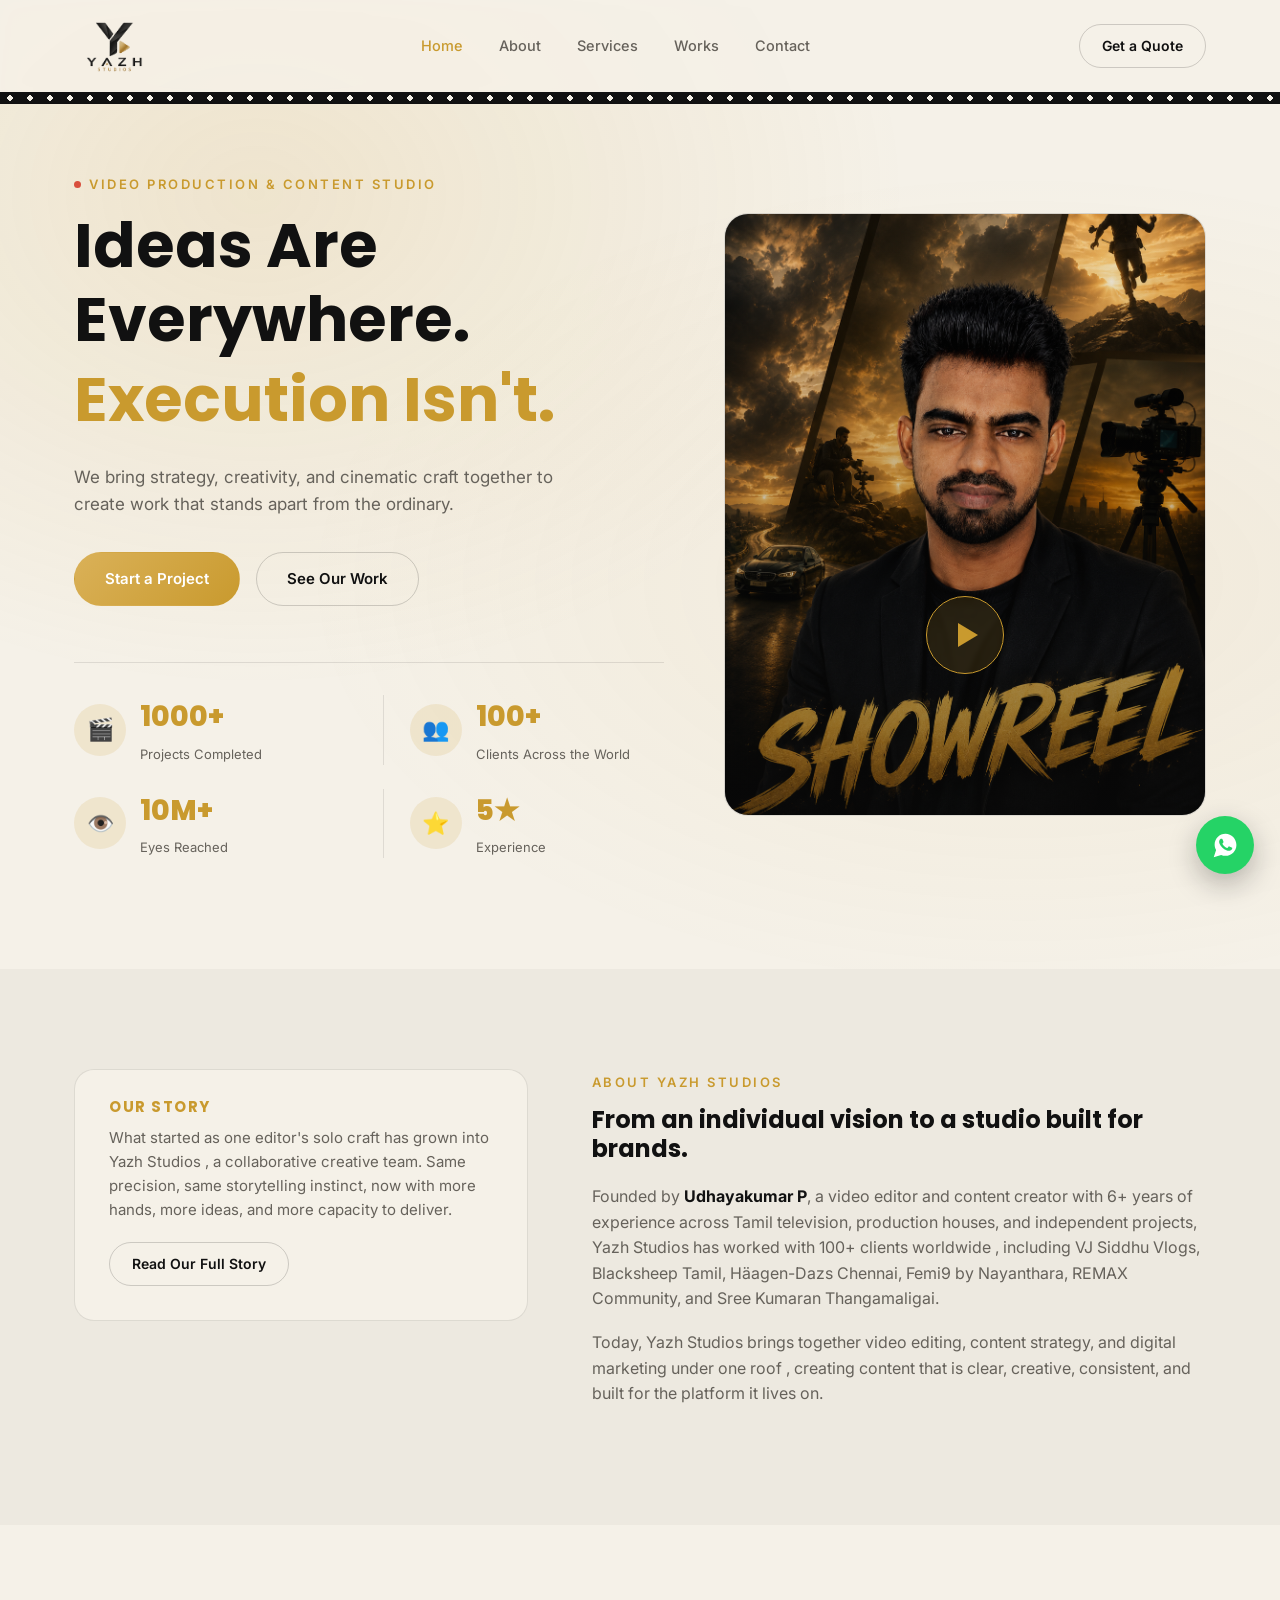
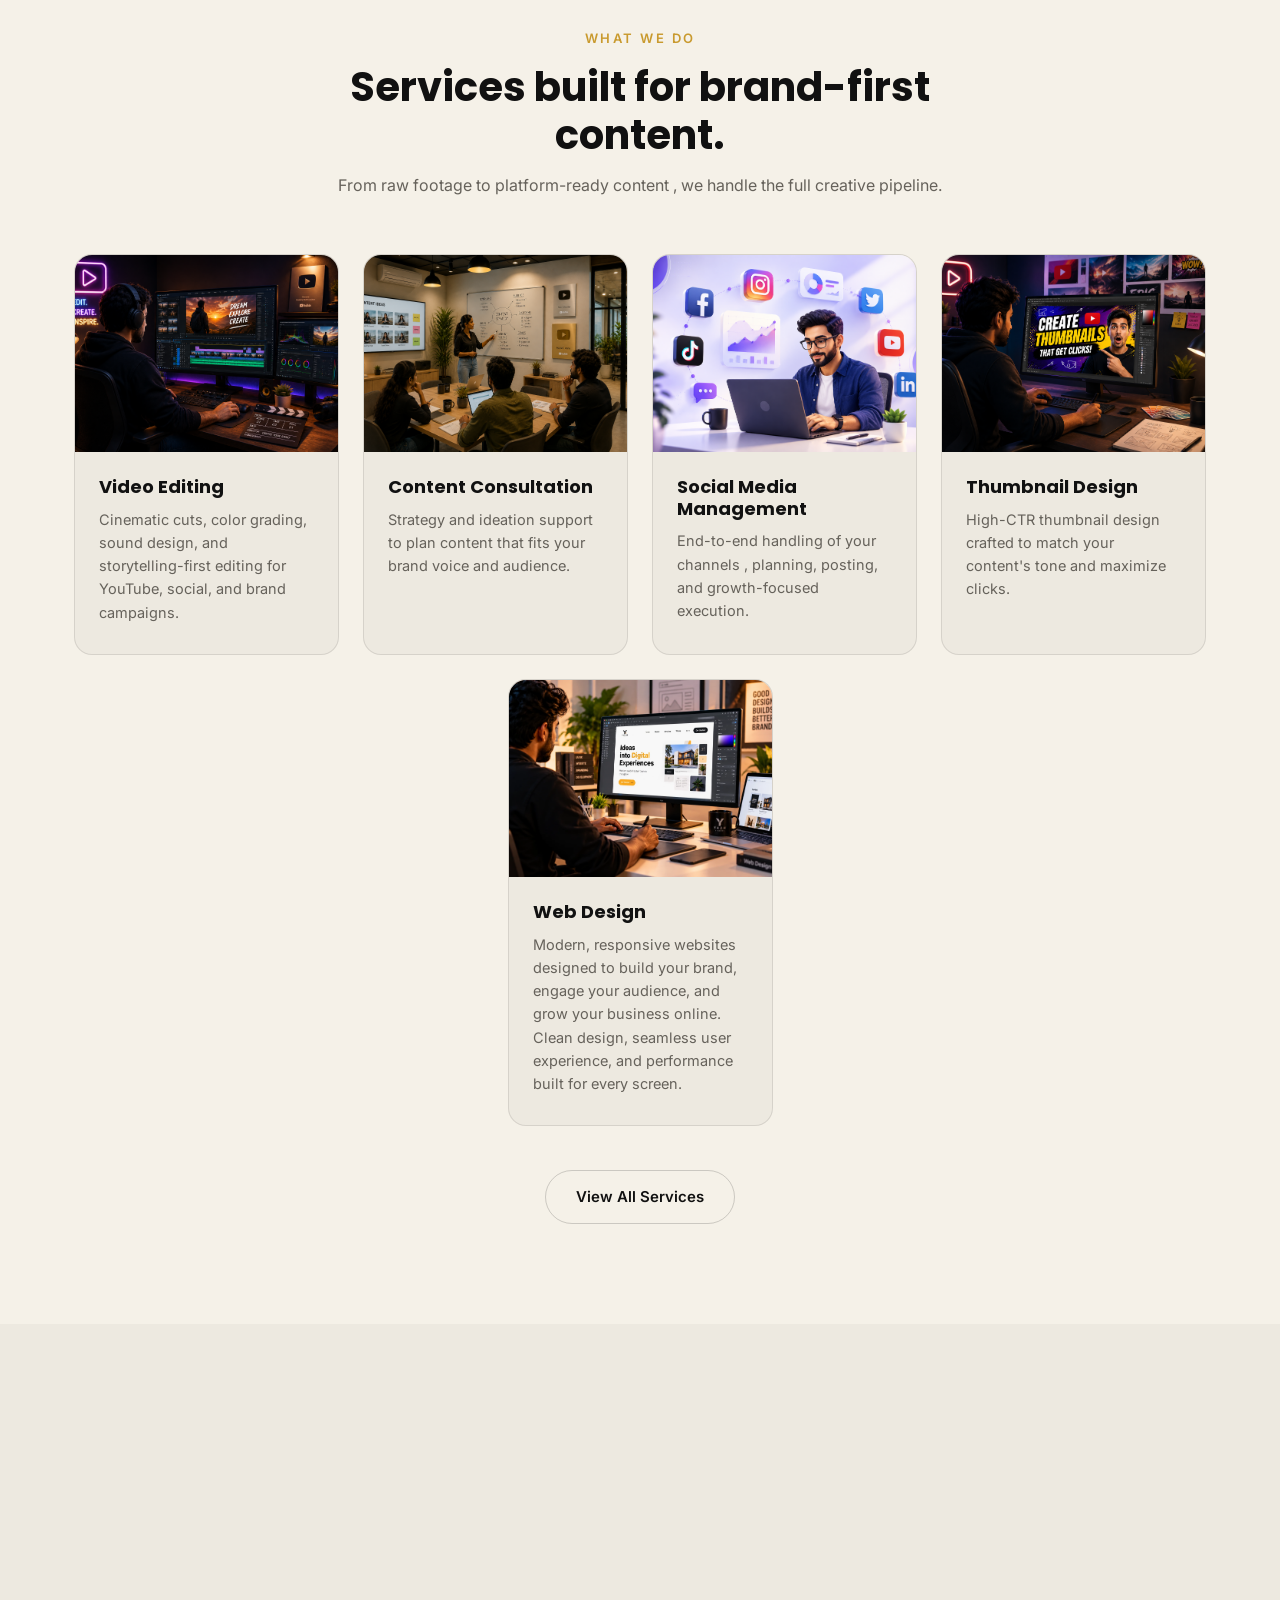
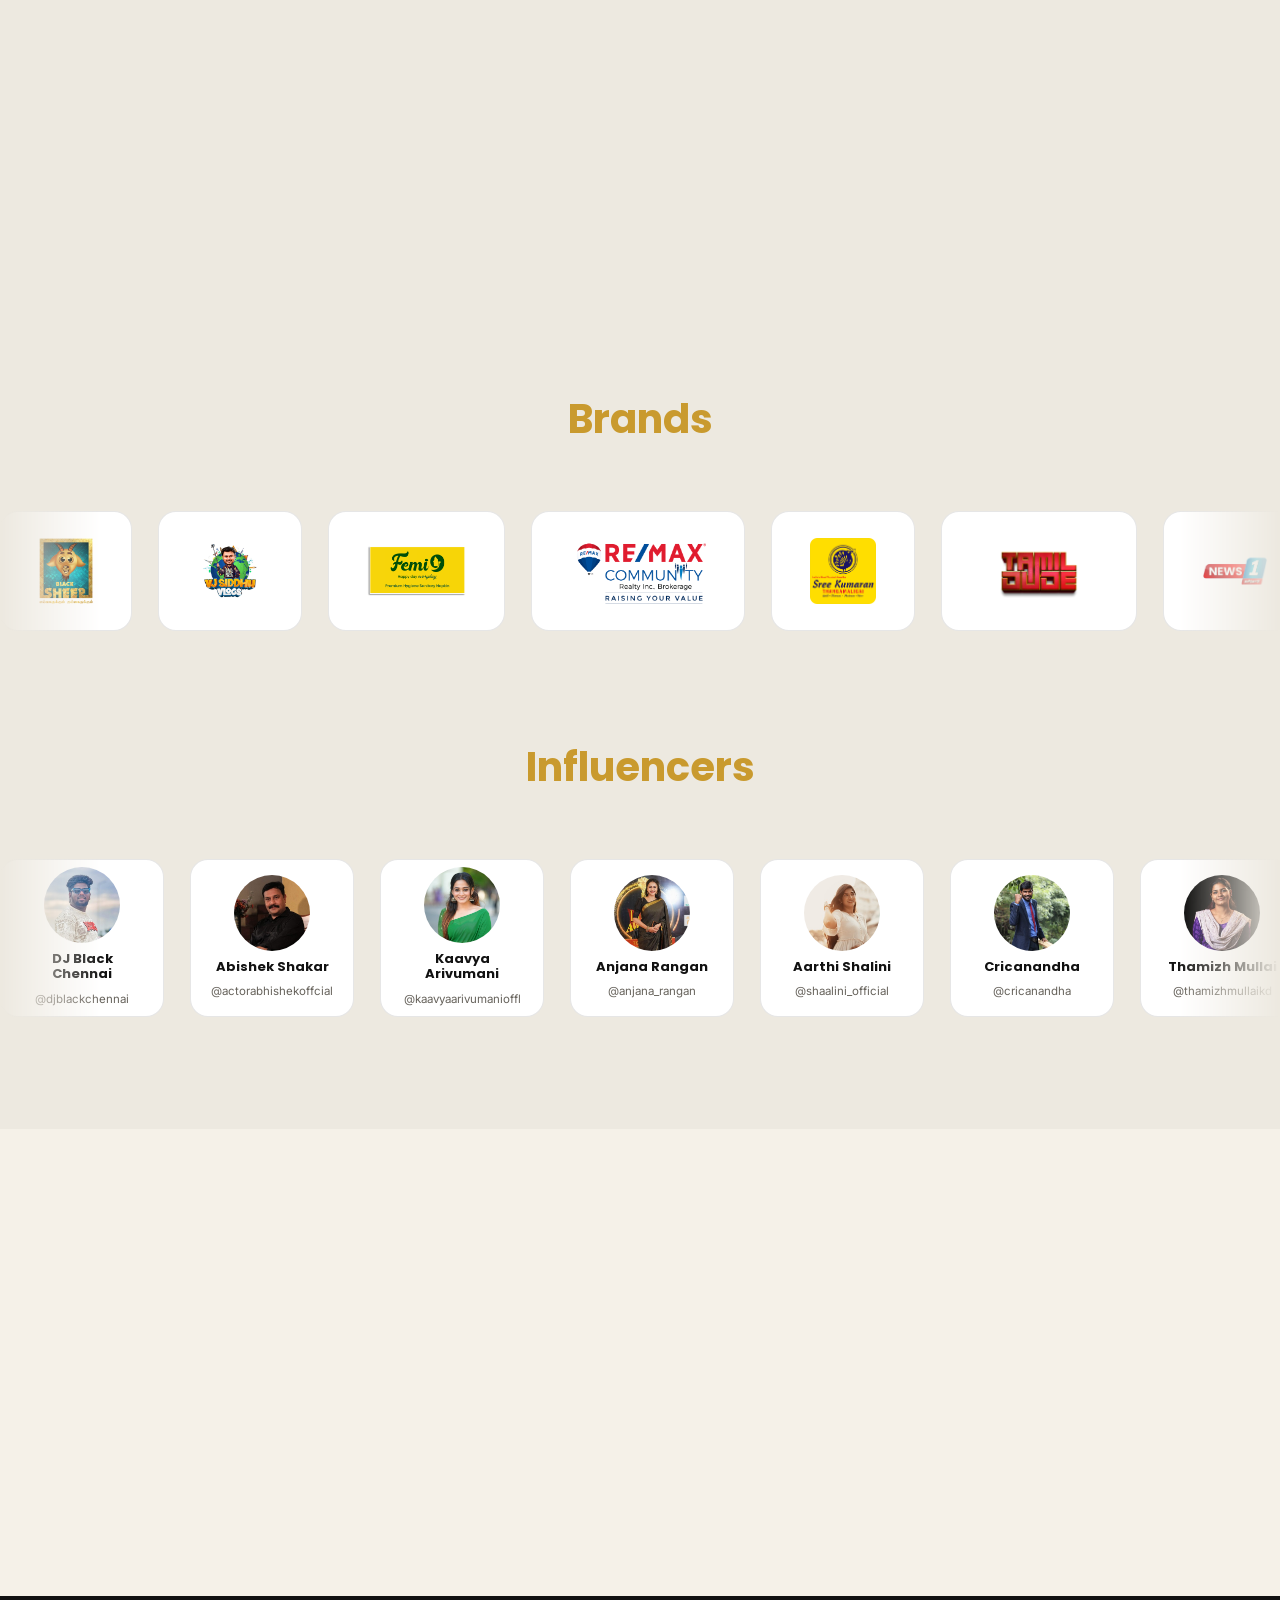
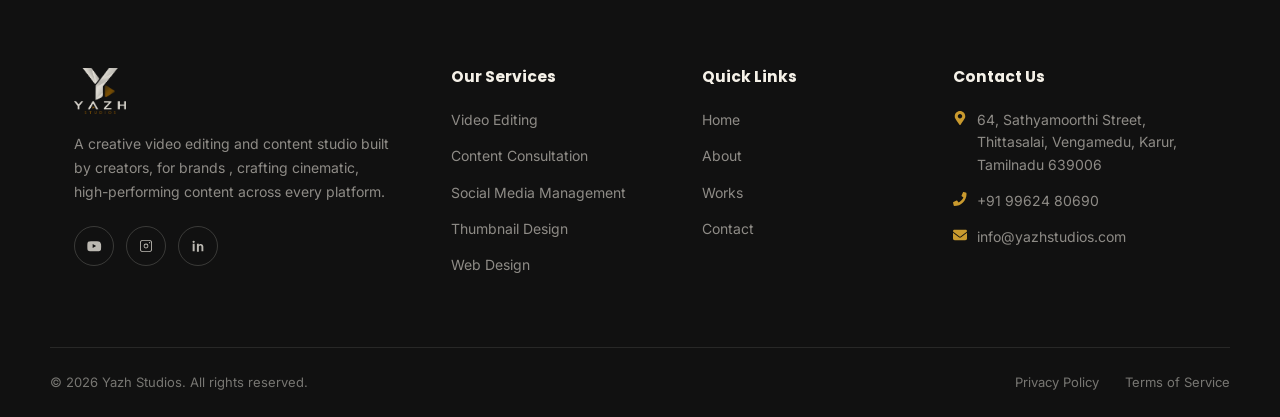
==== commit f85cd3ac: "Add Web Design service" ====
--- a/index.html
+++ b/index.html
@@ -134,6 +134,13 @@
           <div class="service-body">
             <h3>Thumbnail Design</h3>
             <p>High-CTR thumbnail design crafted to match your content's tone and maximize clicks.</p>
+          </div>
+        </div>
+        <div class="service-card">
+          <img src="service-web-design.webp" alt="Web Design" class="service-photo" loading="lazy">
+          <div class="service-body">
+            <h3>Web Design</h3>
+            <p>Modern, responsive websites designed to build your brand, engage your audience, and grow your business online. Clean design, seamless user experience, and performance built for every screen.</p>
           </div>
         </div>
       </div>
@@ -309,6 +316,7 @@
       <a href="services.html">Content Consultation</a>
       <a href="services.html">Social Media Management</a>
       <a href="services.html">Thumbnail Design</a>
+      <a href="services.html">Web Design</a>
     </div>
     <div class="footer-col">
       <h4>Quick Links</h4>
--- a/style.css
+++ b/style.css
@@ -192,6 +192,11 @@
   transition:transform .4s ease;
 }
 .service-card:hover .service-photo{transform:scale(1.05);}
+@media (min-width:901px){
+  .services-grid{grid-template-columns:repeat(8,1fr);}
+  .services-grid .service-card{grid-column:span 2;}
+  .services-grid .service-card:nth-child(5):last-child{grid-column:4 / span 2;}
+}
 .service-icon{
   width:52px;height:52px;border-radius:14px;
   background:linear-gradient(135deg,rgba(201,154,46,0.20),rgba(201,154,46,0.06));
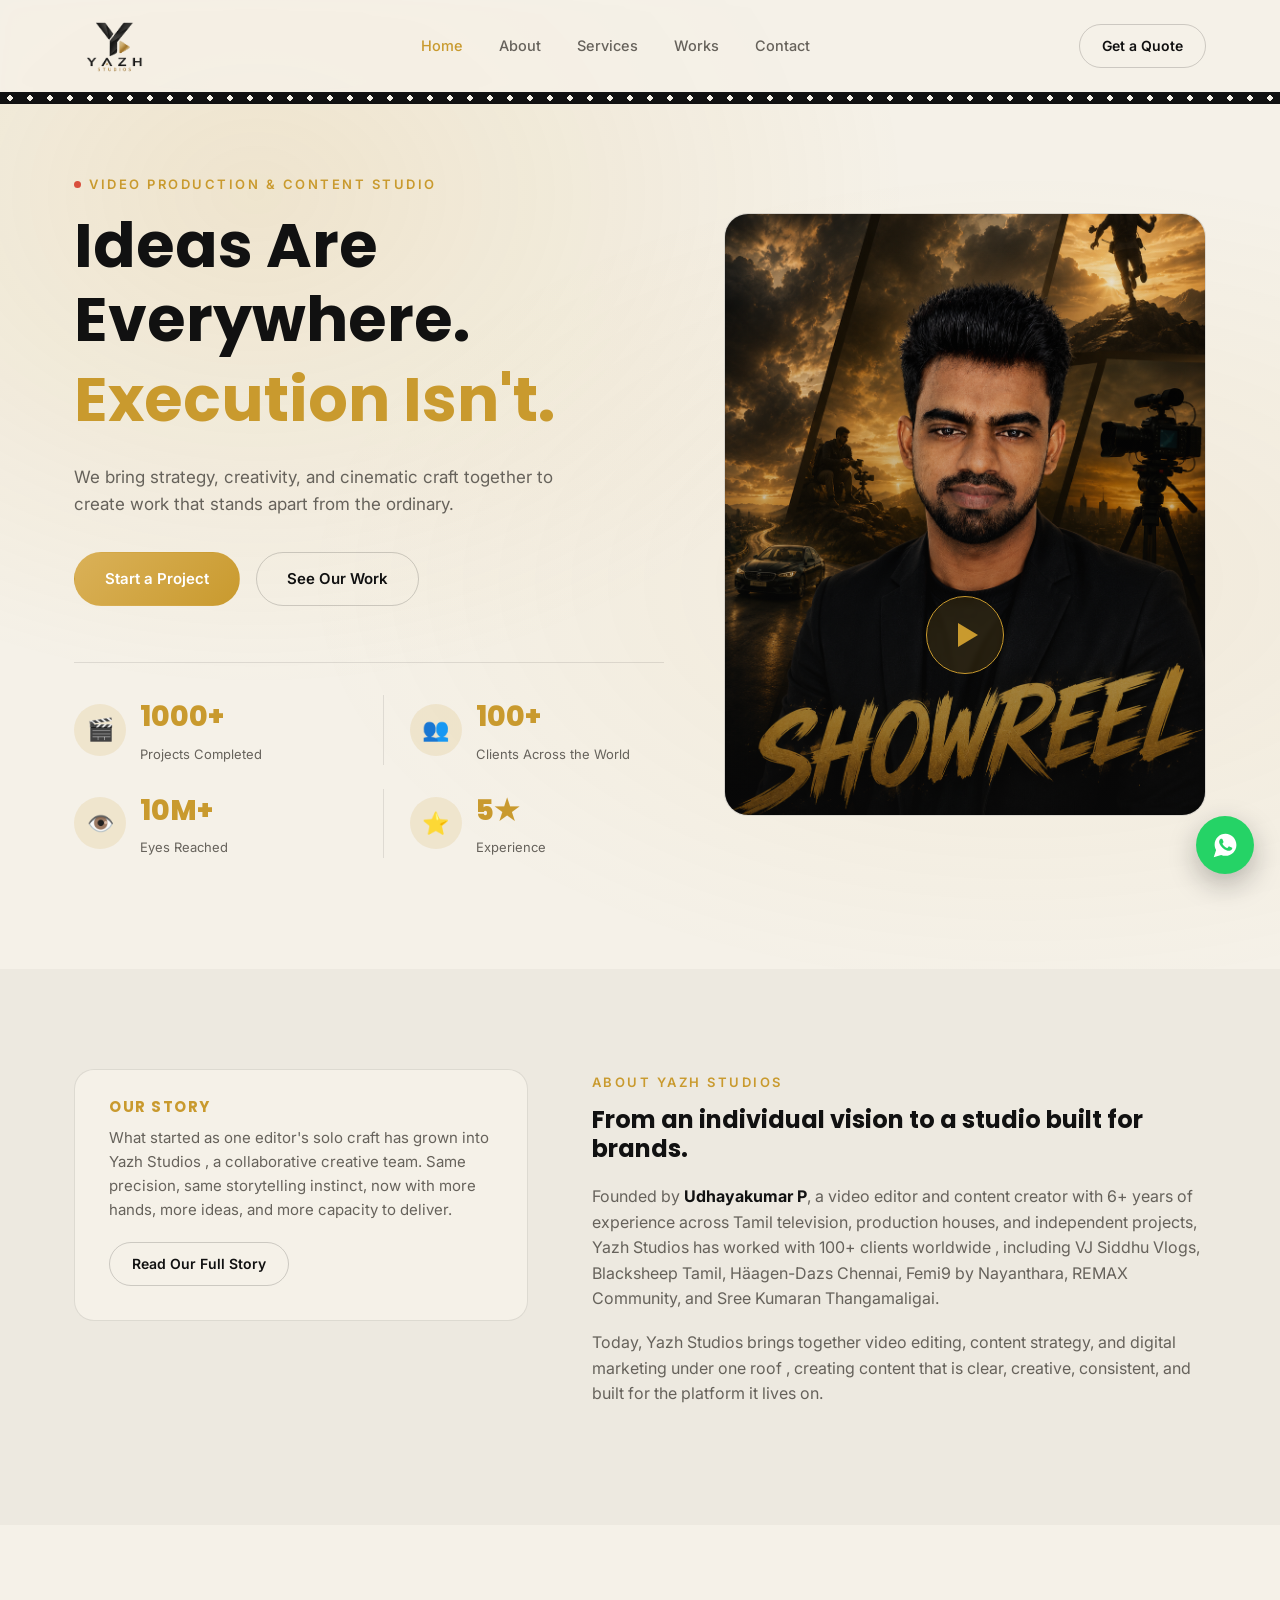
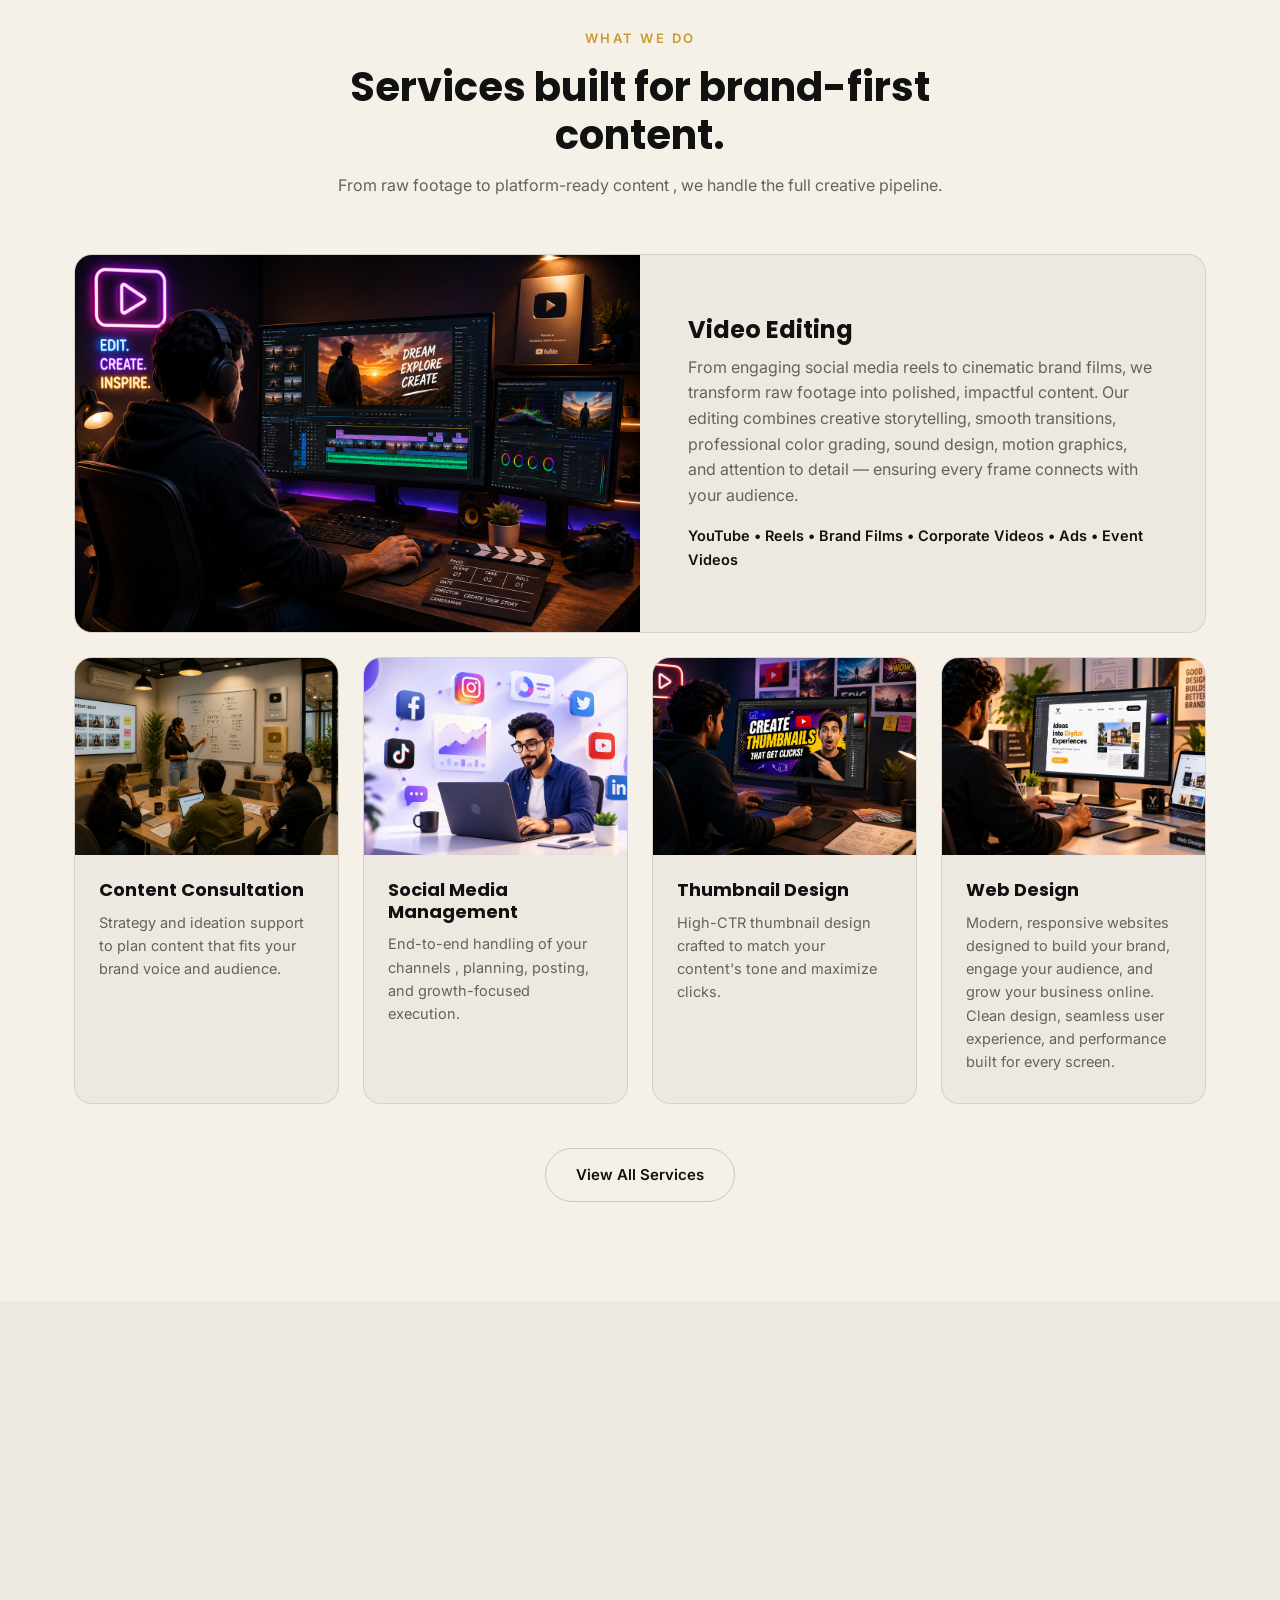
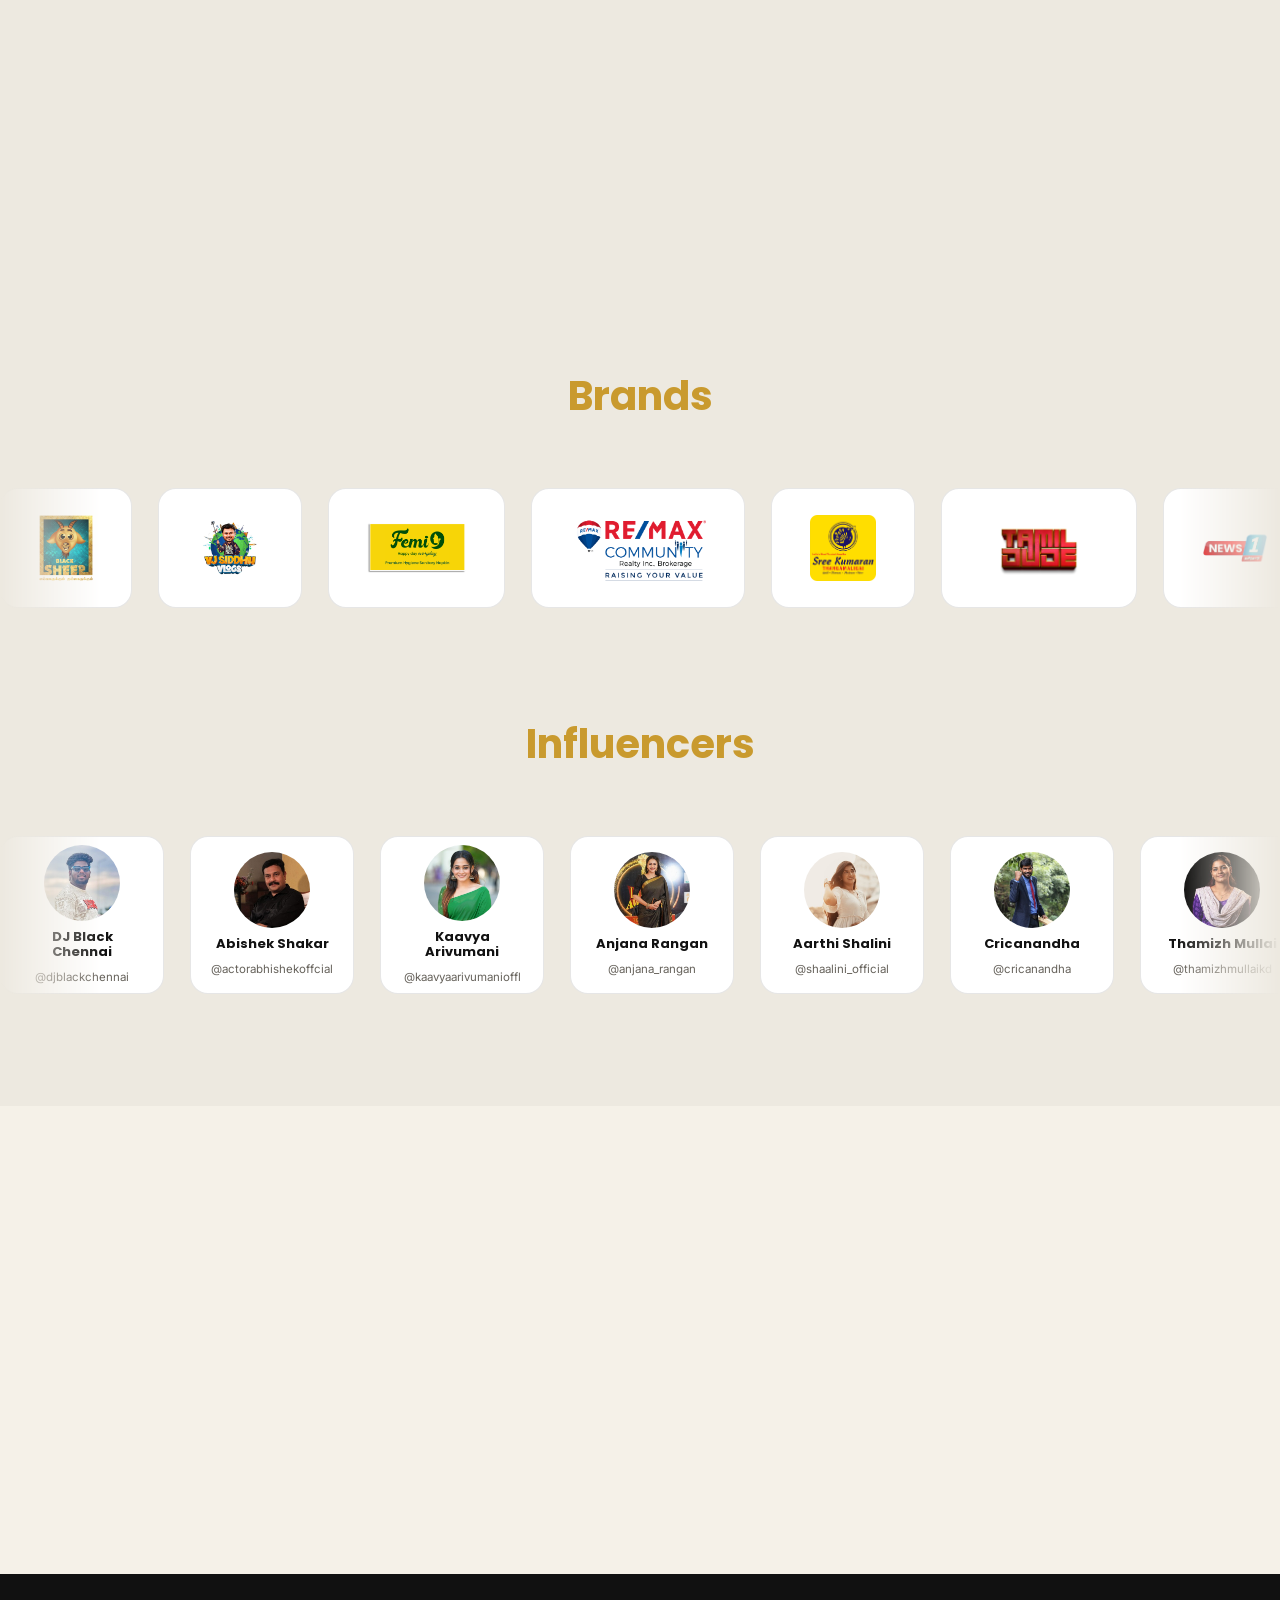
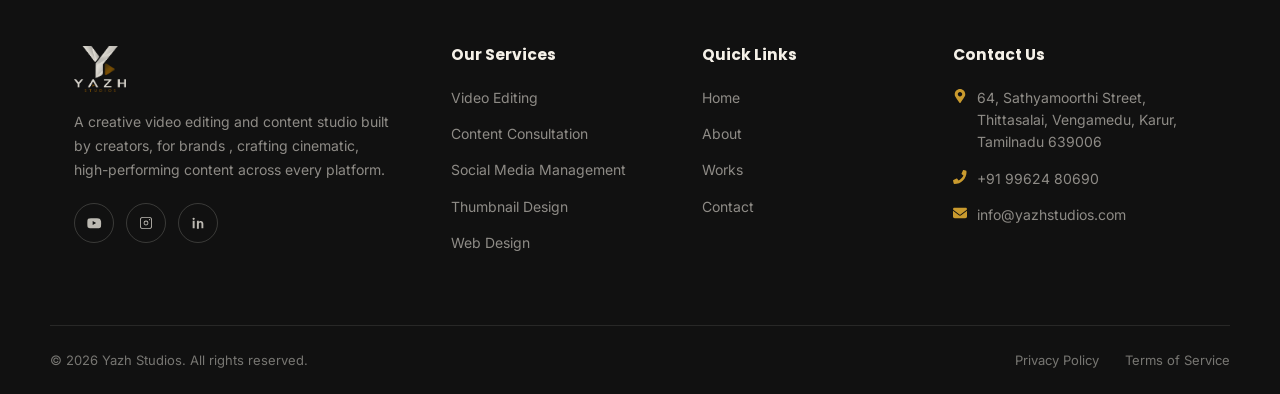
==== commit 986c6da0: "Update Video Editing description" ====
--- a/index.html
+++ b/index.html
@@ -112,7 +112,8 @@
           <img src="service-video-editing-v2.png" alt="Video Editing" class="service-photo" loading="lazy">
           <div class="service-body">
             <h3>Video Editing</h3>
-            <p>Cinematic cuts, color grading, sound design, and storytelling-first editing for YouTube, social, and brand campaigns.</p>
+            <p>From engaging social media reels to cinematic brand films, we transform raw footage into polished, impactful content. Our editing combines creative storytelling, smooth transitions, professional color grading, sound design, motion graphics, and attention to detail — ensuring every frame connects with your audience.</p>
+            <p class="service-tags">YouTube • Reels • Brand Films • Corporate Videos • Ads • Event Videos</p>
           </div>
         </div>
         <div class="service-card">
--- a/style.css
+++ b/style.css
@@ -193,10 +193,18 @@
 }
 .service-card:hover .service-photo{transform:scale(1.05);}
 @media (min-width:901px){
-  .services-grid{grid-template-columns:repeat(8,1fr);}
-  .services-grid .service-card{grid-column:span 2;}
-  .services-grid .service-card:nth-child(5):last-child{grid-column:4 / span 2;}
-}
+  .services-grid .service-card:first-child{
+    grid-column:1 / -1;display:grid;grid-template-columns:1fr 1fr;align-items:stretch;
+  }
+  .services-grid .service-card:first-child .service-photo{height:100%;aspect-ratio:auto;min-height:280px;}
+  .services-grid .service-card:first-child .service-body{
+    display:flex;flex-direction:column;justify-content:center;padding:36px 48px;
+  }
+  .services-grid .service-card:first-child h3{font-size:24px;}
+  .services-grid .service-card:first-child p{font-size:16px;max-width:560px;}
+  .services-grid .service-card:first-child p.service-tags{font-size:14.5px;}
+}
+
 .service-icon{
   width:52px;height:52px;border-radius:14px;
   background:linear-gradient(135deg,rgba(201,154,46,0.20),rgba(201,154,46,0.06));
@@ -206,6 +214,7 @@
 .service-body{padding:24px 24px 30px;}
 .service-card h3{font-size:18px;margin-bottom:10px;}
 .service-card p{color:var(--muted);font-size:14.5px;}
+.service-card p.service-tags{margin-top:16px;color:var(--text);font-weight:600;font-size:14px;}
 
 /* WHY */
 .why{background:var(--panel);}
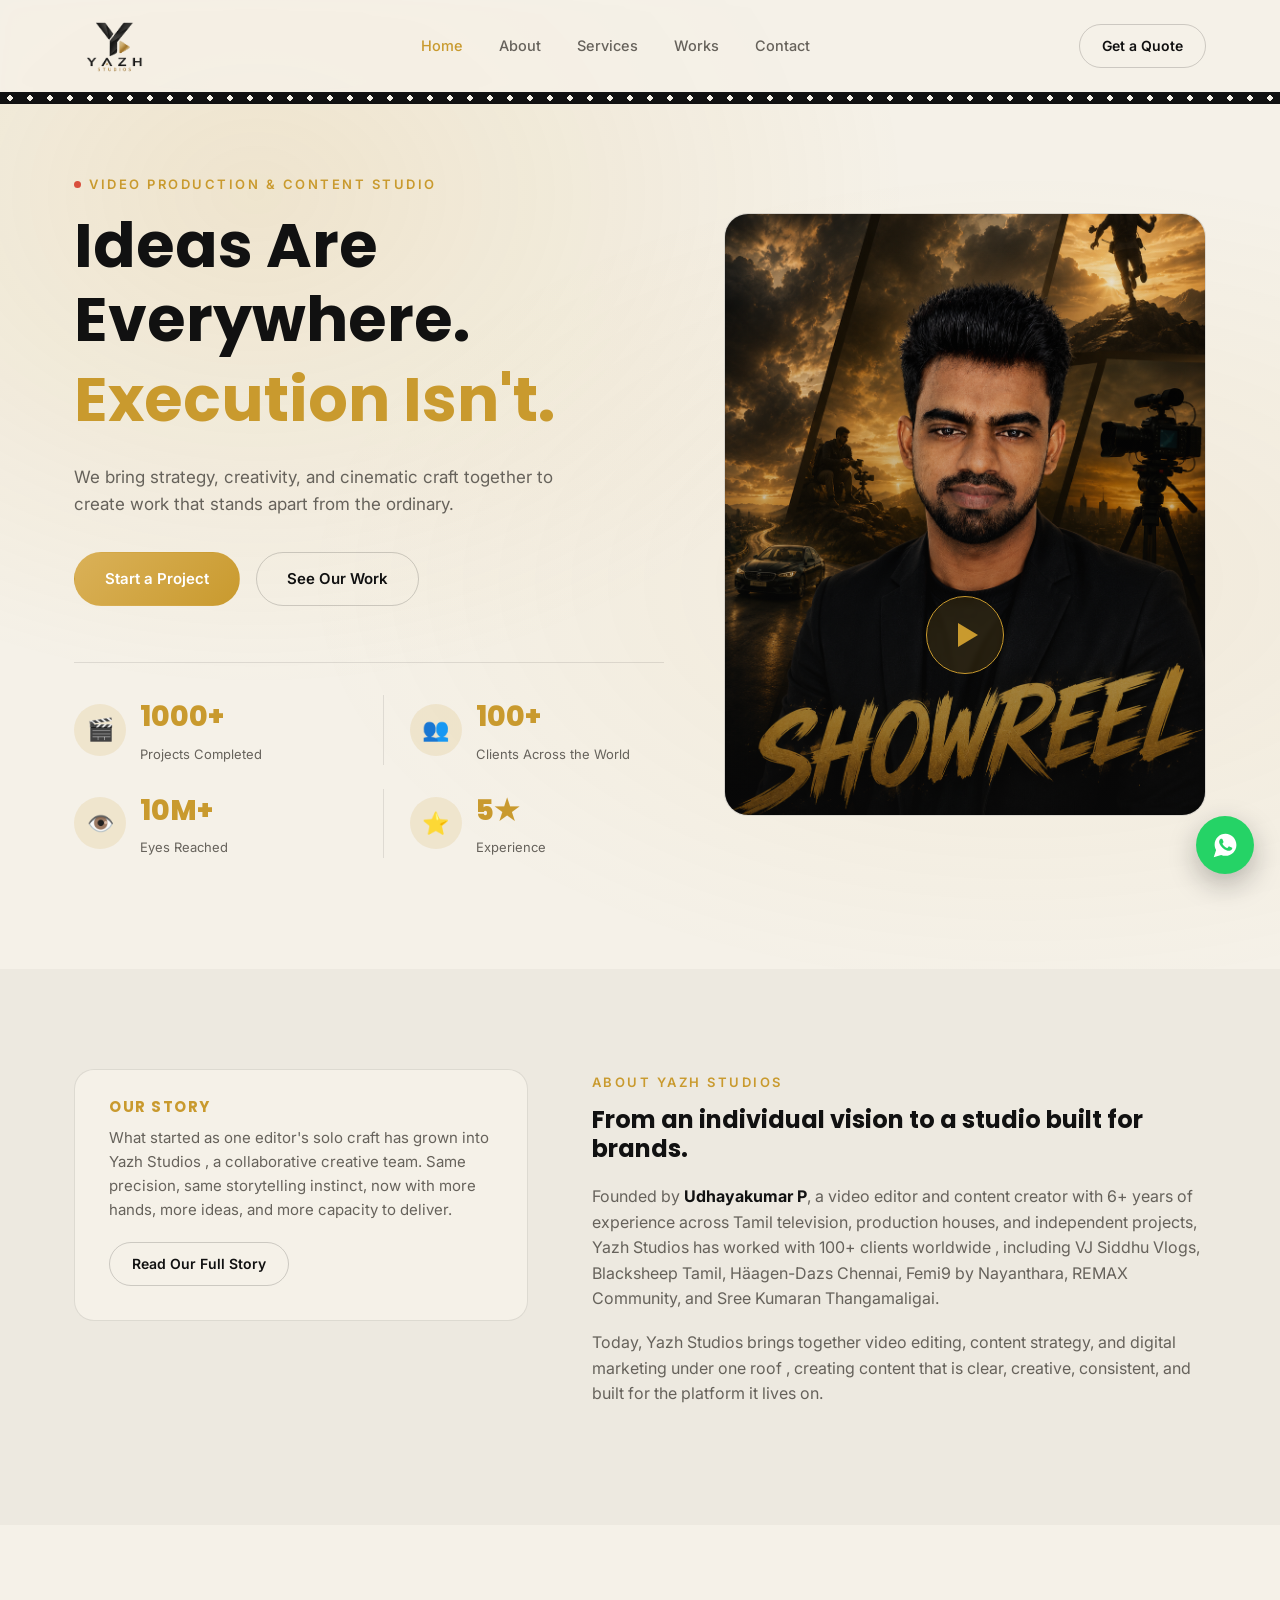
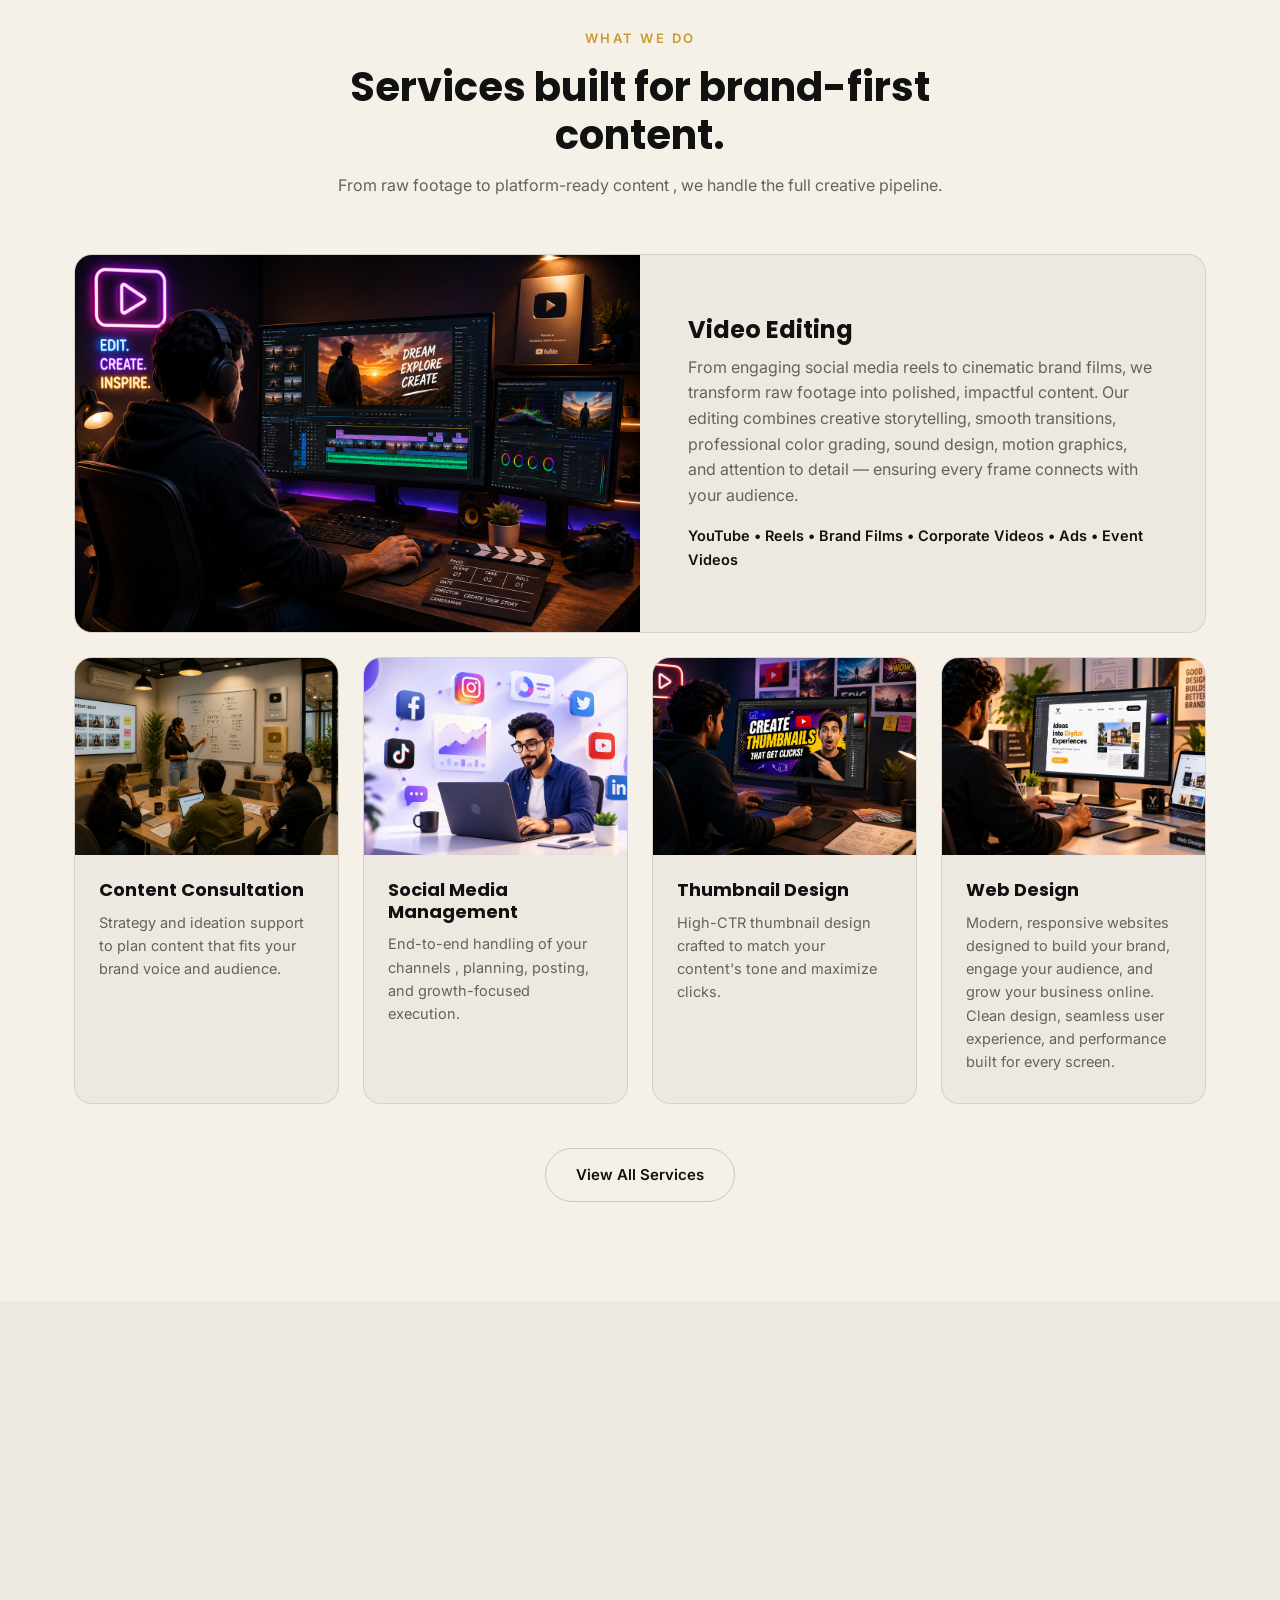
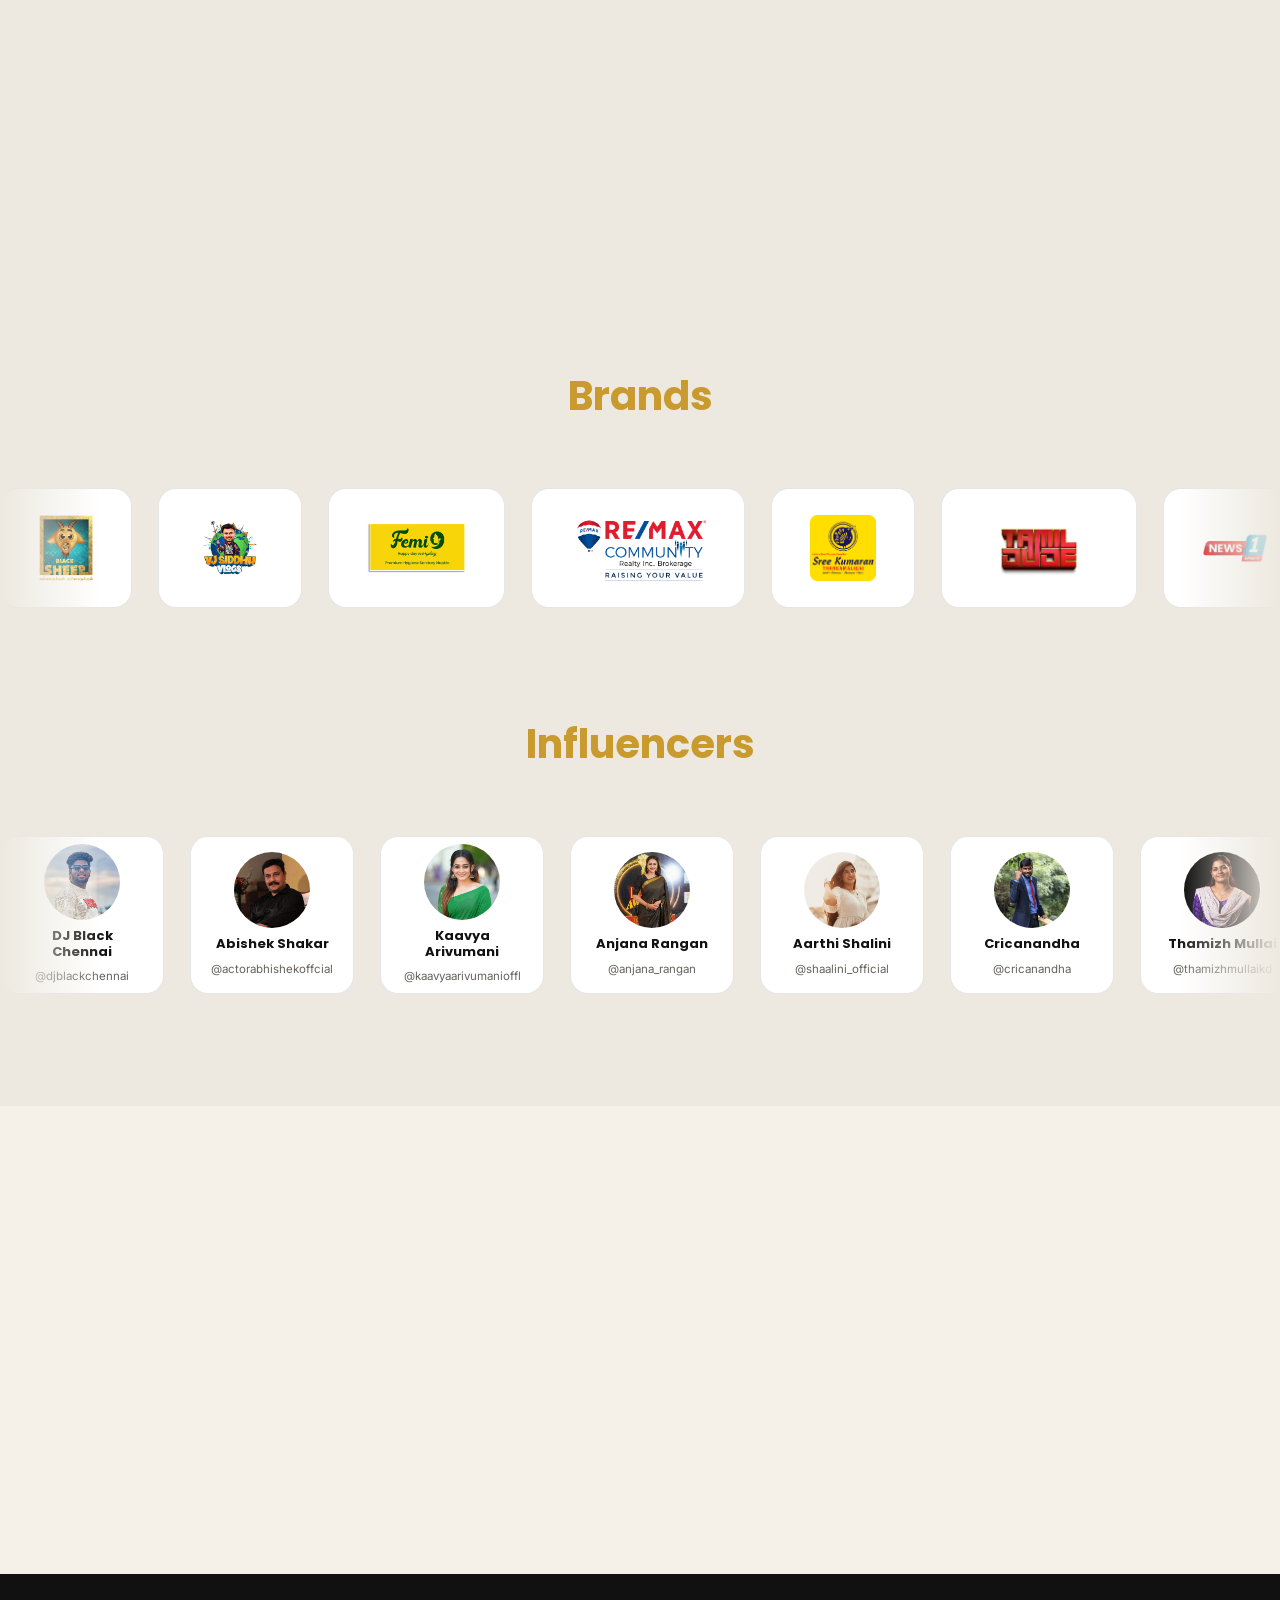
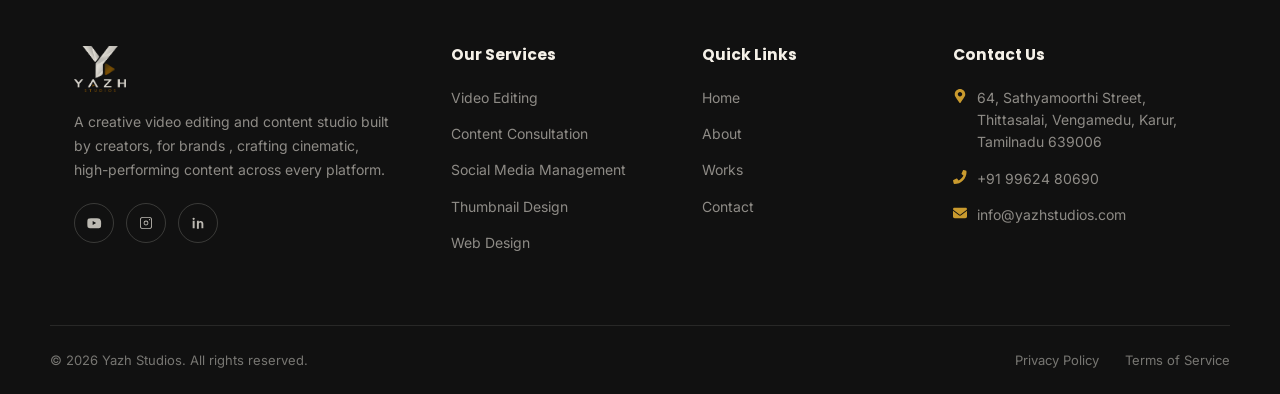
==== commit 5960dddb: "Mobile fixes: channel card text clipping, logo marquee rendering" ====
--- a/index.html
+++ b/index.html
@@ -241,7 +241,7 @@
       function renderSet(){
         var html = '';
         clientLogos.forEach(function(logo){
-          html += '<div class="logo-card"><img src="' + logo.src + '" alt="' + logo.alt + '" class="logo-item" loading="lazy"></div>';
+          html += '<div class="logo-card"><img src="' + logo.src + '" alt="' + logo.alt + '" class="logo-item"></div>';
         });
         return html;
       }
@@ -271,7 +271,7 @@
         influencers.forEach(function(p){
           var handleClean = p.handle.replace('@','');
           html += '<a href="https://www.instagram.com/' + handleClean + '/" target="_blank" rel="noopener" class="influencer-card">' +
-            '<img src="' + p.photo + '" alt="' + p.name + '" class="influencer-photo" loading="lazy">' +
+            '<img src="' + p.photo + '" alt="' + p.name + '" class="influencer-photo">' +
             '<div class="influencer-name">' + p.name + '</div>' +
             '<div class="influencer-handle">' + p.handle + '</div>' +
           '</a>';
--- a/style.css
+++ b/style.css
@@ -349,6 +349,7 @@
 .logo-track{
   display:flex;align-items:center;gap:26px;width:max-content;
   animation:logo-scroll 46s linear infinite;
+  will-change:transform;backface-visibility:hidden;-webkit-backface-visibility:hidden;
 }
 .logo-marquee:hover .logo-track{animation-play-state:paused;}
 .logo-card{
@@ -362,14 +363,15 @@
 }
 .logo-card:hover .logo-item{transform:scale(1.08);}
 @keyframes logo-scroll{
-  from{transform:translateX(0);}
-  to{transform:translateX(-50%);}
+  from{transform:translate3d(0,0,0);}
+  to{transform:translate3d(-50%,0,0);}
 }
 @media (prefers-reduced-motion: reduce){
   .logo-track{animation:none;}
 }
 @media (max-width:600px){
-  .logo-card{height:88px;padding:16px 26px;}
+  .logo-marquee{-webkit-mask-image:none;mask-image:none;}
+  .logo-card{height:88px;padding:16px 26px;min-width:110px;}
   .logo-item{height:46px;max-width:150px;}
 }
 .influencer-card{
@@ -595,7 +597,12 @@
 @media (max-width:600px){
   .services-grid, .why-grid, .process-grid, .team-grid, .testi-grid{grid-template-columns:1fr;}
   .portfolio-grid{grid-template-columns:repeat(2,1fr);}
-  .channels-grid{grid-template-columns:1fr 1fr;}
+  .channels-grid{grid-template-columns:1fr 1fr;gap:14px;}
+  .channel-card{height:324px;}
+  .channel-card-back{padding:16px 12px;}
+  .channel-card-back h4{font-size:14px;margin-bottom:10px;}
+  .channel-card-back p{font-size:12px;line-height:1.5;}
+  .channels-grid .channel-card:last-child:nth-child(odd){grid-column:1 / -1;width:calc(50% - 7px);justify-self:center;}
   .hero{padding:140px 0 70px;}
   .page-banner{padding:120px 0 50px;}
   section{padding:70px 0;}
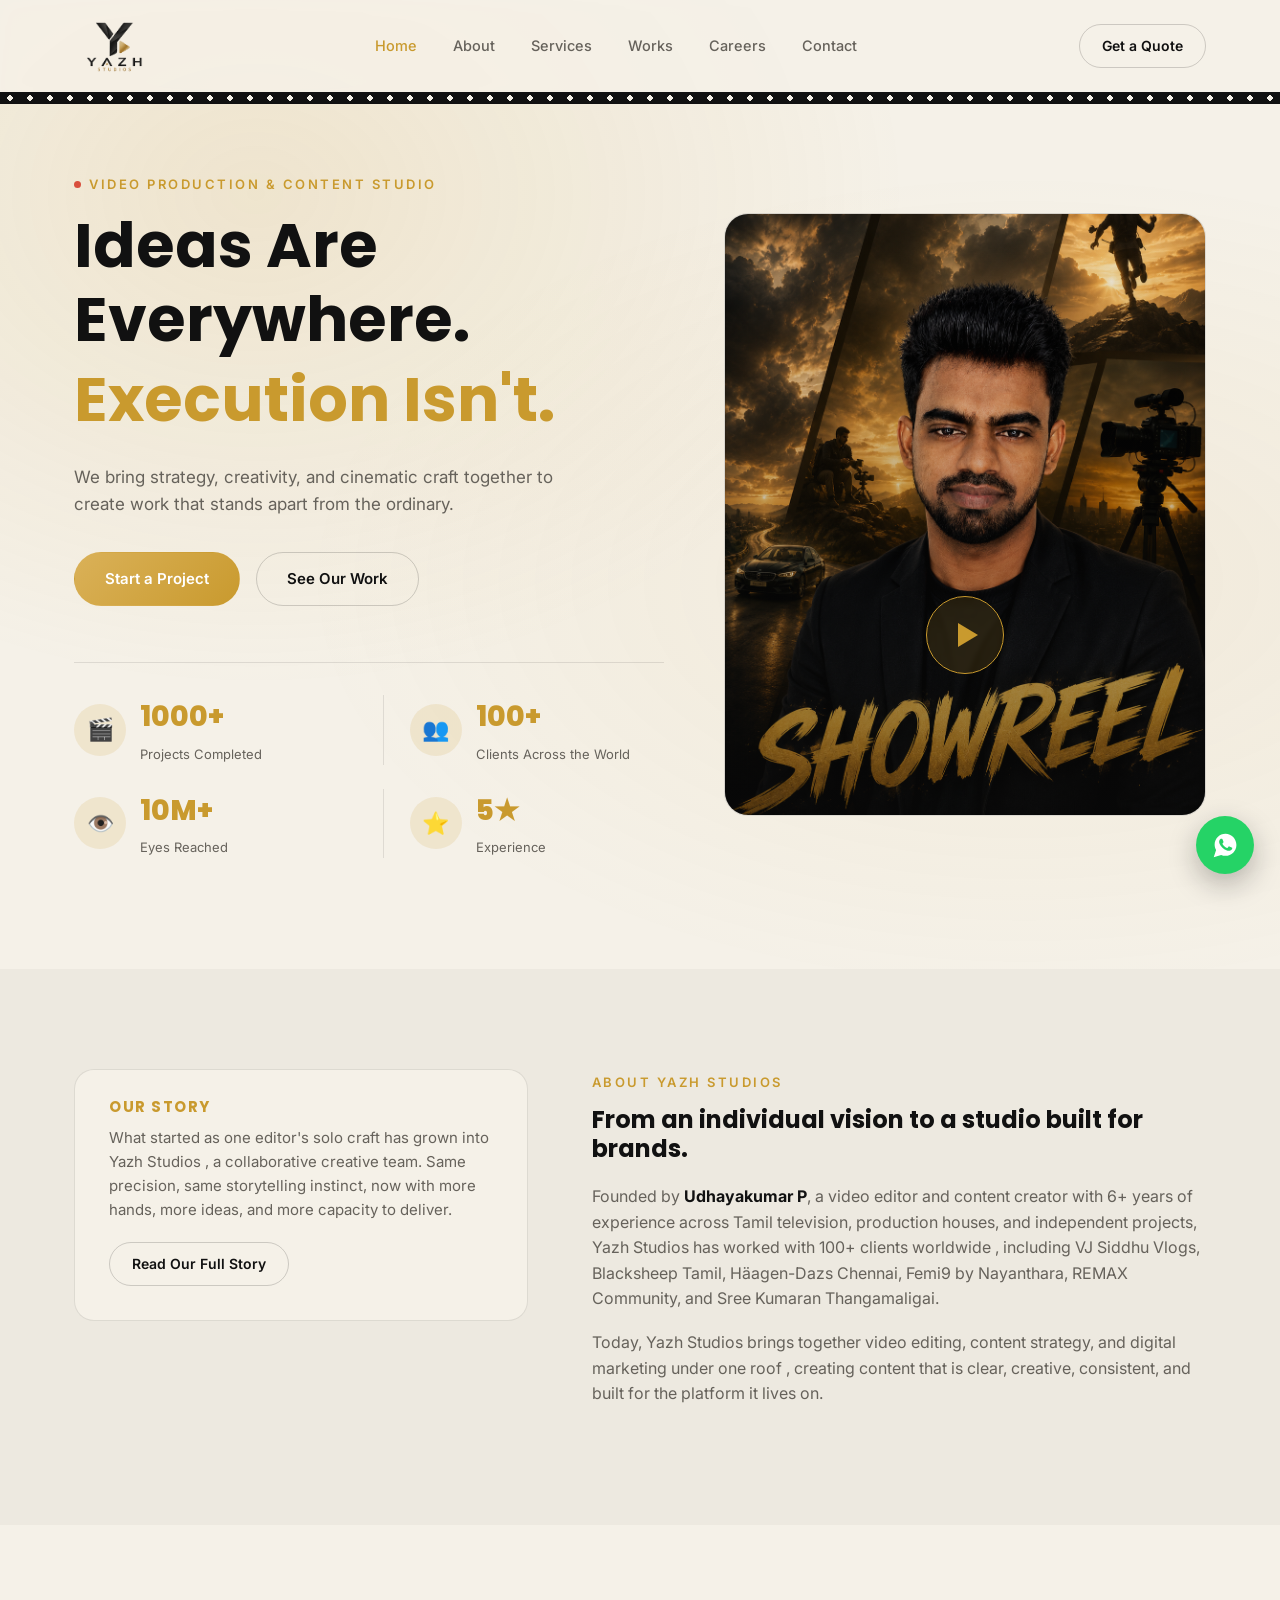
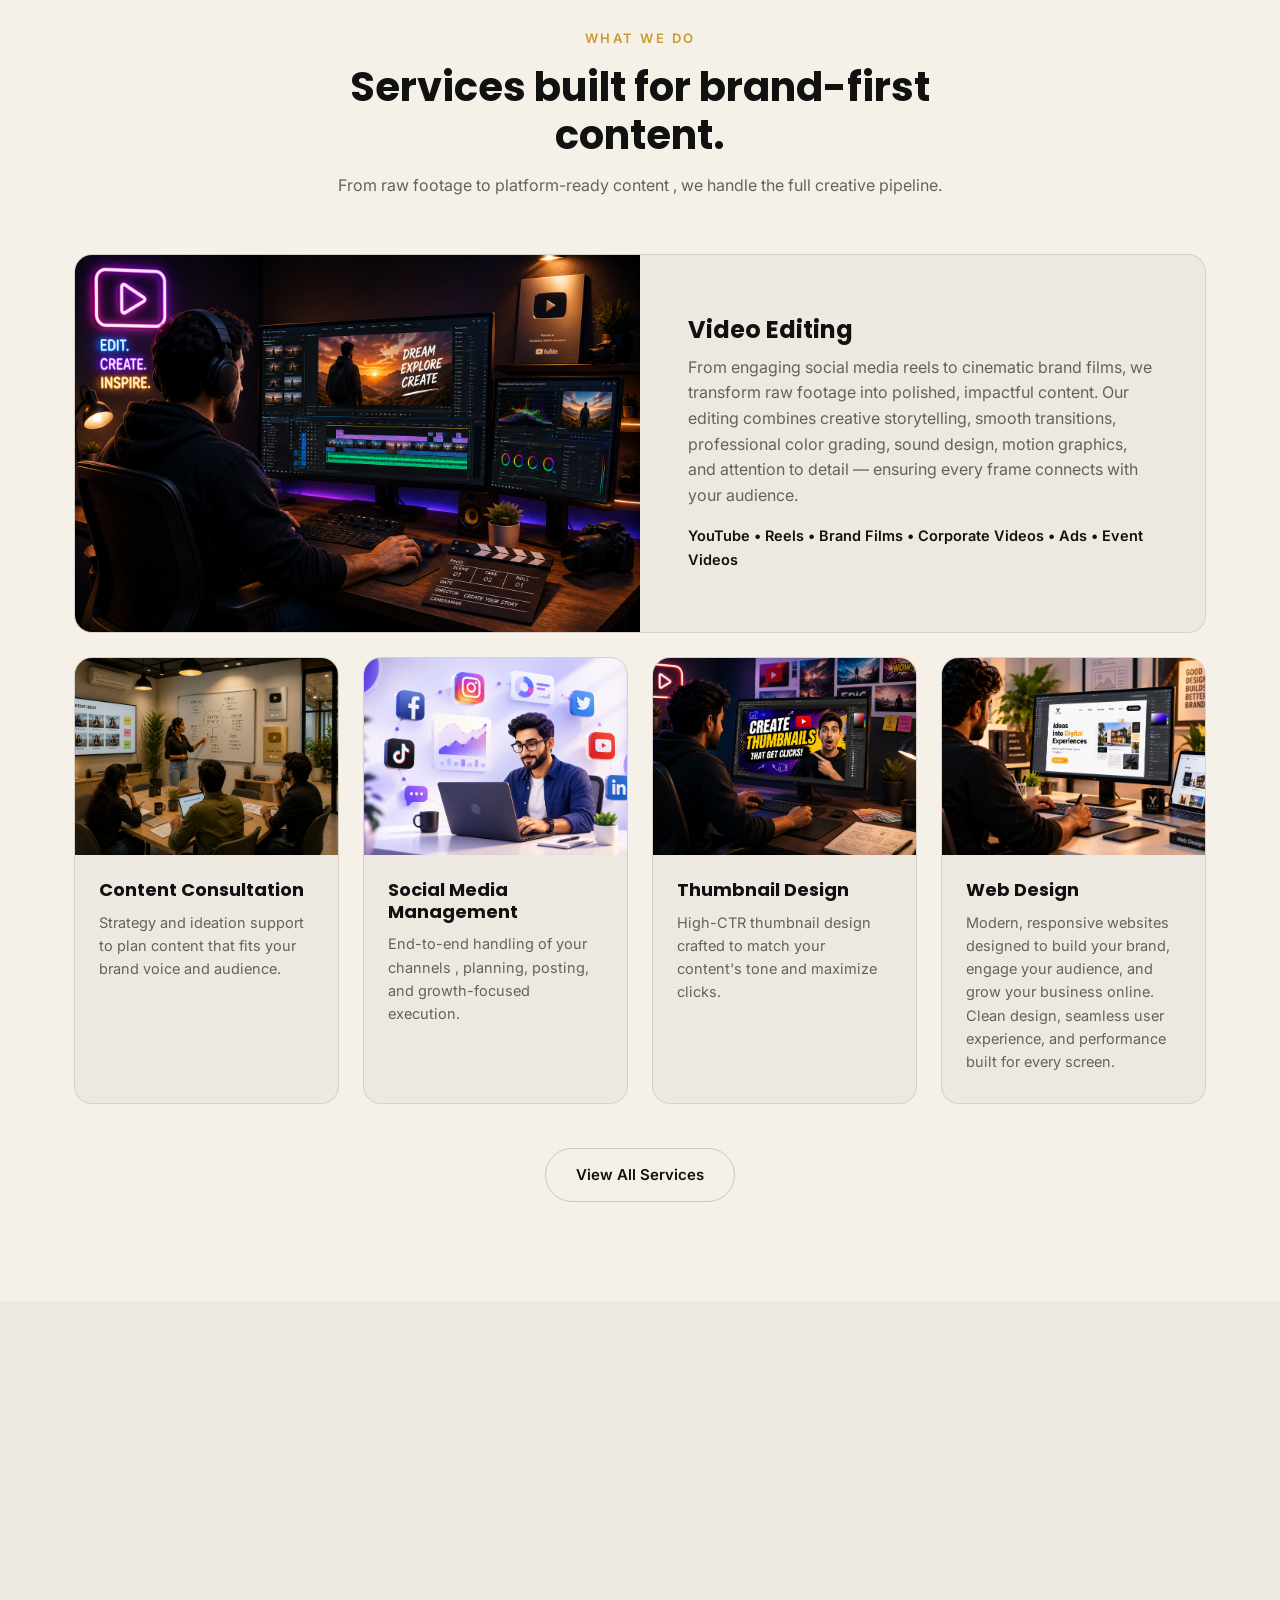
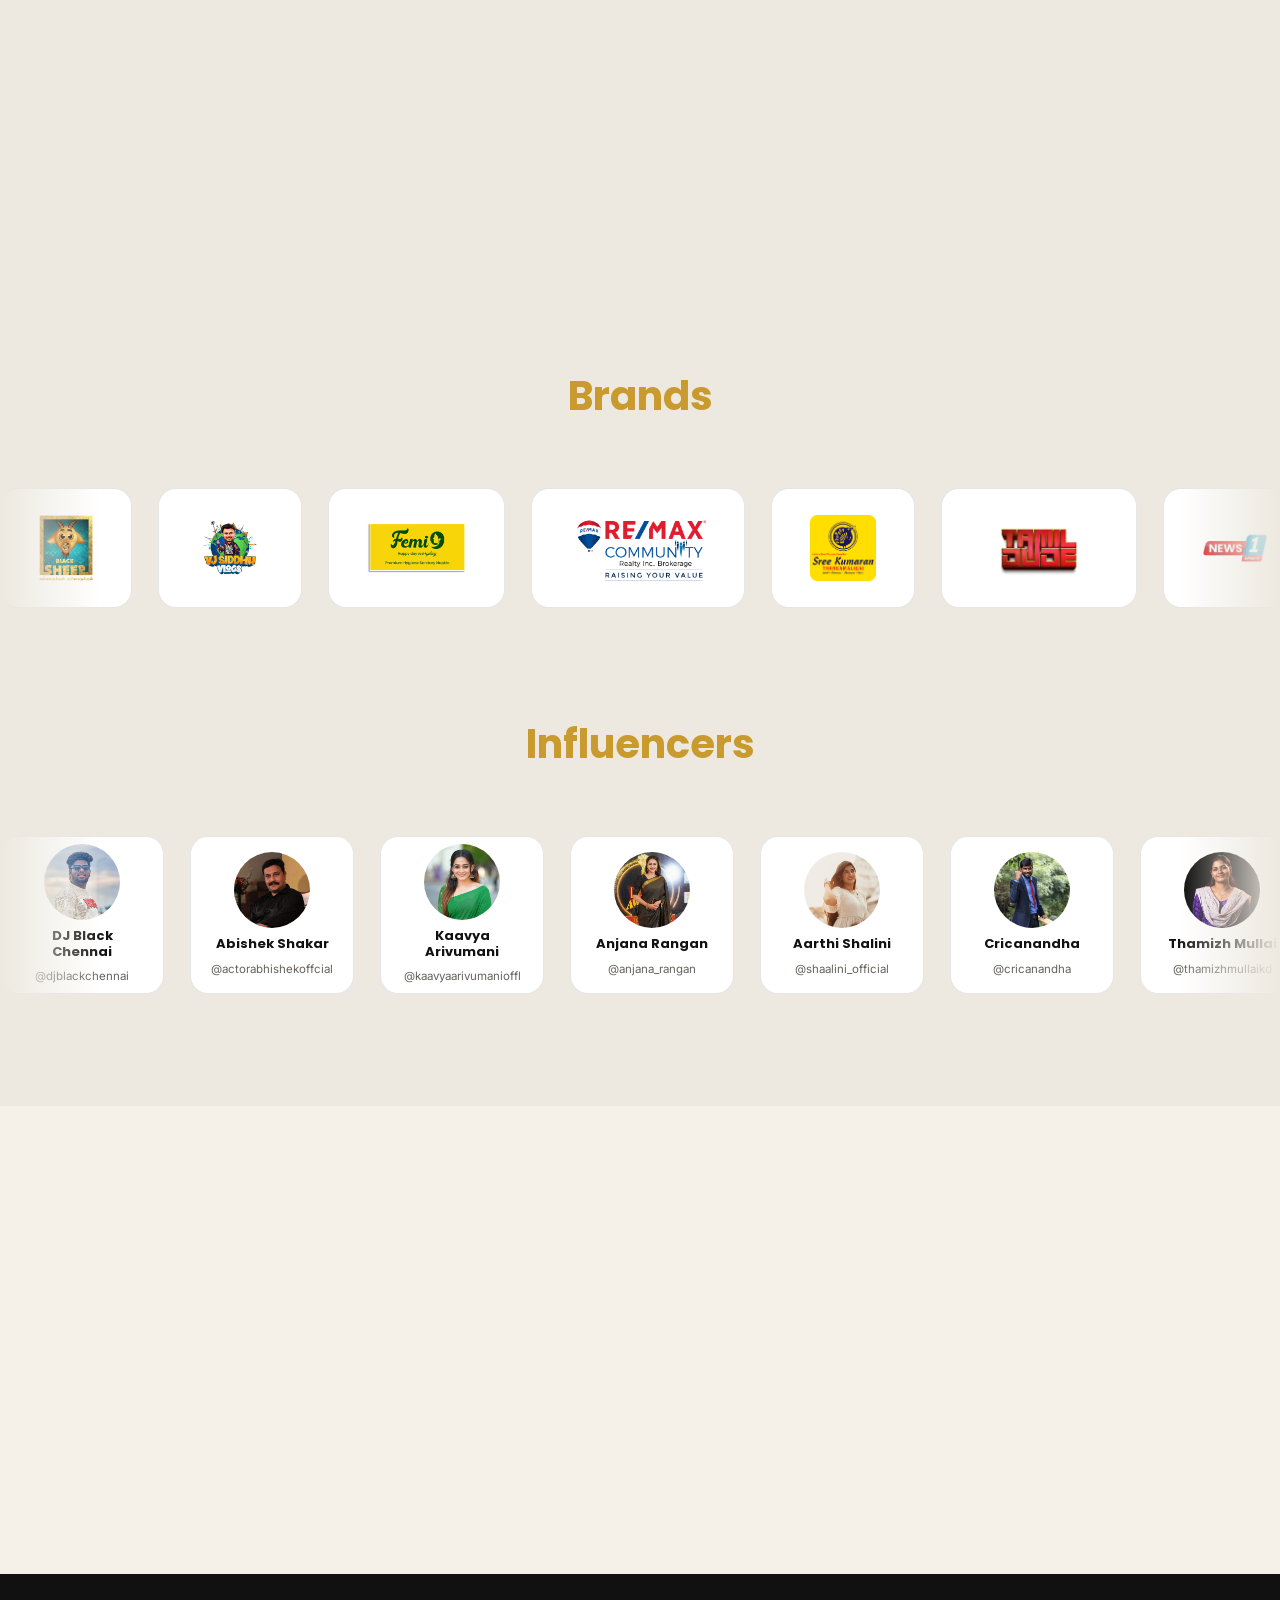
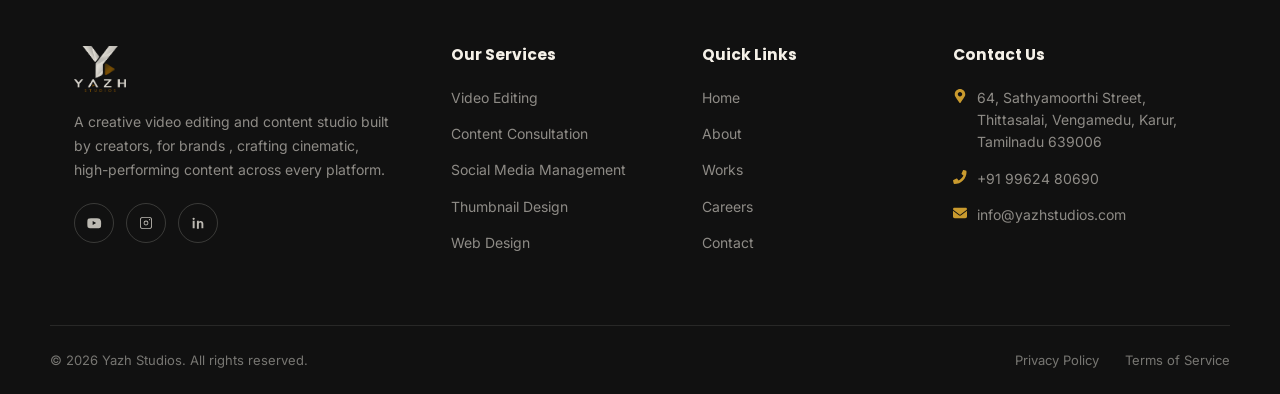
==== commit 838c0750: "Add Careers page with application form and nav/footer links" ====
--- a/index.html
+++ b/index.html
@@ -20,6 +20,7 @@
       <li><a href="about.html">About</a></li>
       <li><a href="services.html">Services</a></li>
       <li><a href="work.html">Works</a></li>
+      <li><a href="careers.html">Careers</a></li>
       <li><a href="contact.html">Contact</a></li>
     </ul>
     <div class="nav-cta">
@@ -324,6 +325,7 @@
       <a href="index.html">Home</a>
       <a href="about.html">About</a>
       <a href="work.html">Works</a>
+      <a href="careers.html">Careers</a>
       <a href="contact.html">Contact</a>
     </div>
     <div class="footer-col">
--- a/style.css
+++ b/style.css
@@ -681,3 +681,27 @@
 
 /* Tilt cards — subtle pointer-following depth (JS sets the transform) */
 .hero-visual, .service-card, .team-card, .testi-card{will-change:transform;}
+
+/* CAREERS APPLY FORM */
+.apply-wrap{display:grid;grid-template-columns:1.6fr 1fr;gap:32px;align-items:start;}
+.apply-form,.apply-side{background:var(--panel);border:1px solid var(--border);border-radius:20px;padding:32px;}
+.apply-form h3,.apply-side h3{margin-bottom:20px;}
+.apply-form label{display:block;font-size:14px;font-weight:500;margin-bottom:16px;color:var(--text);}
+.apply-form input,.apply-form select,.apply-form textarea{
+  display:block;width:100%;margin-top:6px;padding:12px 14px;font:inherit;font-size:15px;
+  color:var(--text);background:#fff;border:1px solid var(--border);border-radius:12px;outline:none;
+}
+.apply-form input:focus,.apply-form select:focus,.apply-form textarea:focus{border-color:var(--gold);box-shadow:0 0 0 3px rgba(201,154,46,0.18);}
+.apply-form textarea{resize:vertical;min-height:120px;}
+.apply-row{display:grid;grid-template-columns:1fr 1fr;gap:16px;}
+.apply-hp{position:absolute;left:-9999px;width:1px;height:1px;opacity:0;}
+.apply-status{margin-top:14px;font-size:14px;min-height:20px;}
+.apply-status.ok{color:#1d7a46;}
+.apply-status.err{color:#b3261e;}
+.apply-side ul{list-style:none;padding:0;margin:0 0 20px;}
+.apply-side li{padding:10px 0 10px 26px;position:relative;color:var(--muted);font-size:15px;}
+.apply-side li::before{content:"✓";position:absolute;left:0;color:var(--gold);font-weight:700;}
+.apply-side p{color:var(--muted);font-size:14.5px;}
+.apply-side a{color:var(--gold);font-weight:600;}
+@media (max-width:900px){.apply-wrap{grid-template-columns:1fr;}}
+@media (max-width:600px){.apply-row{grid-template-columns:1fr;gap:0;}.apply-form,.apply-side{padding:22px;}}
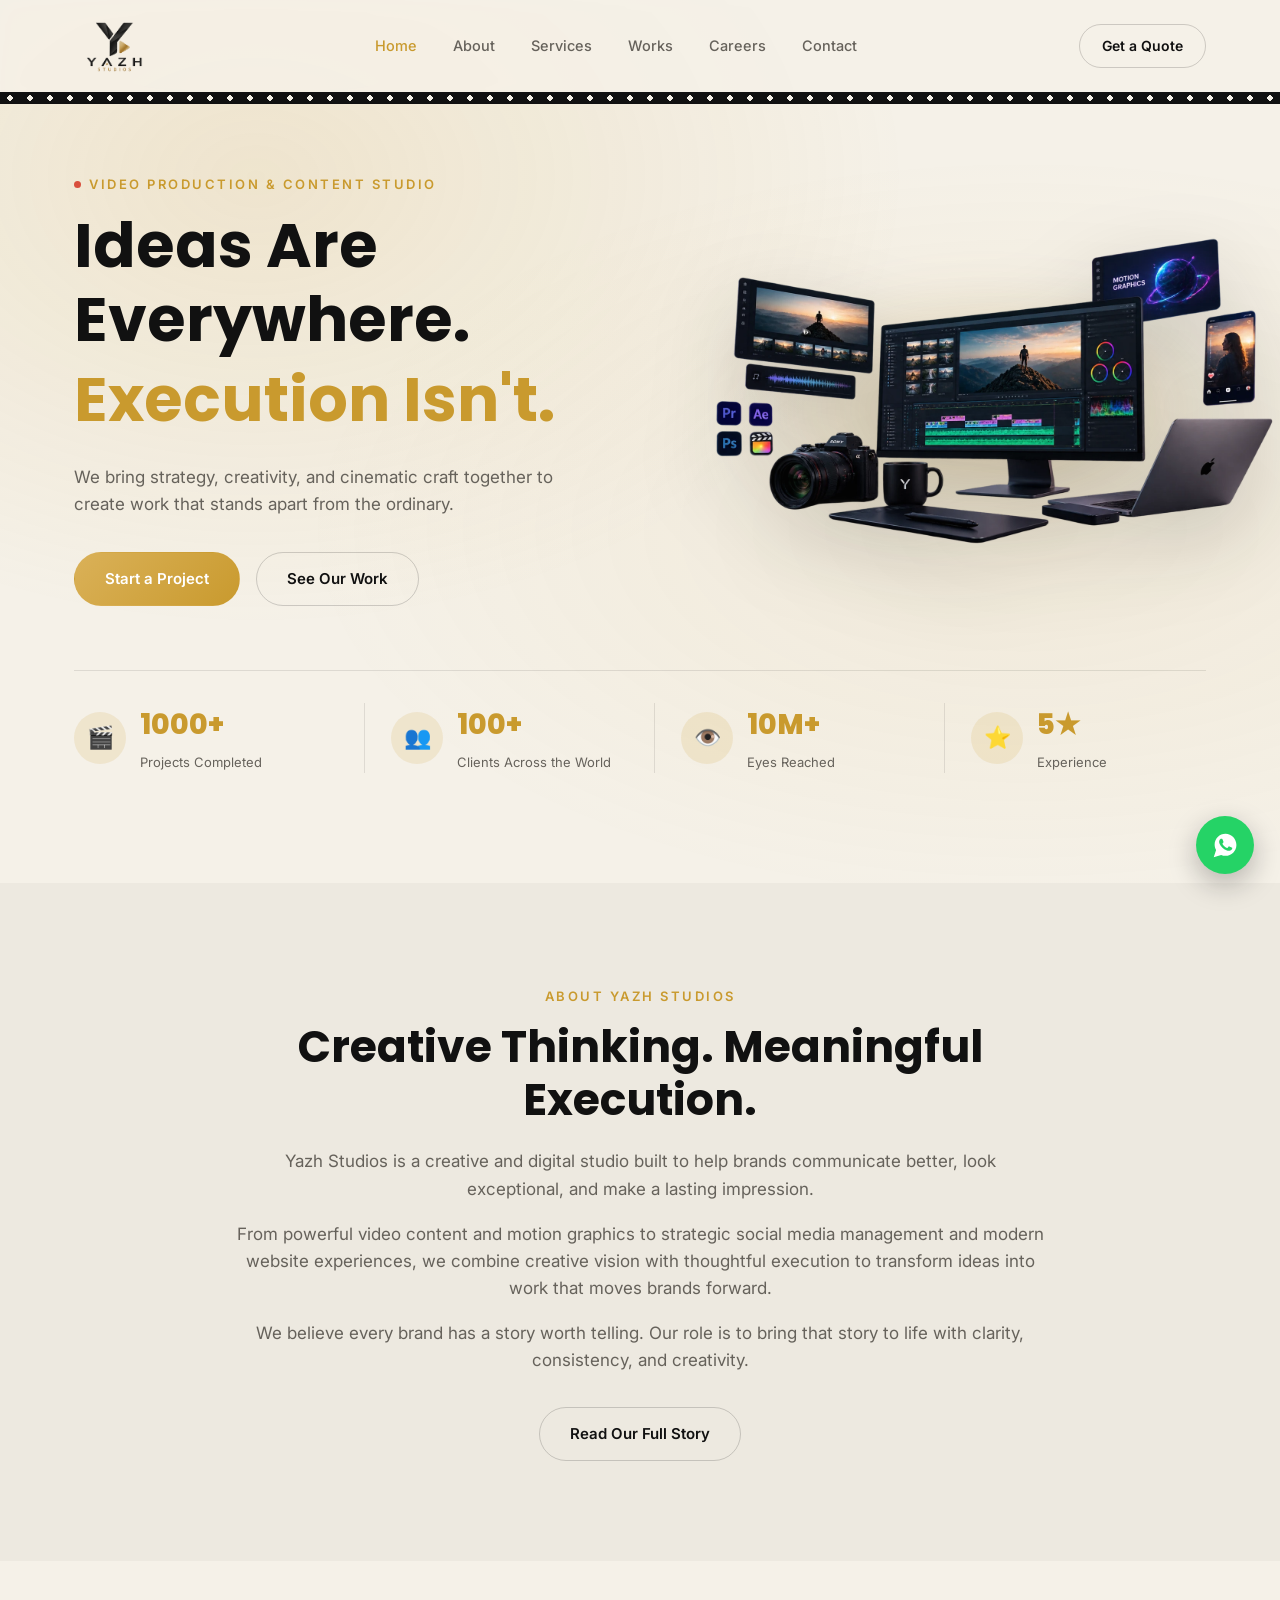
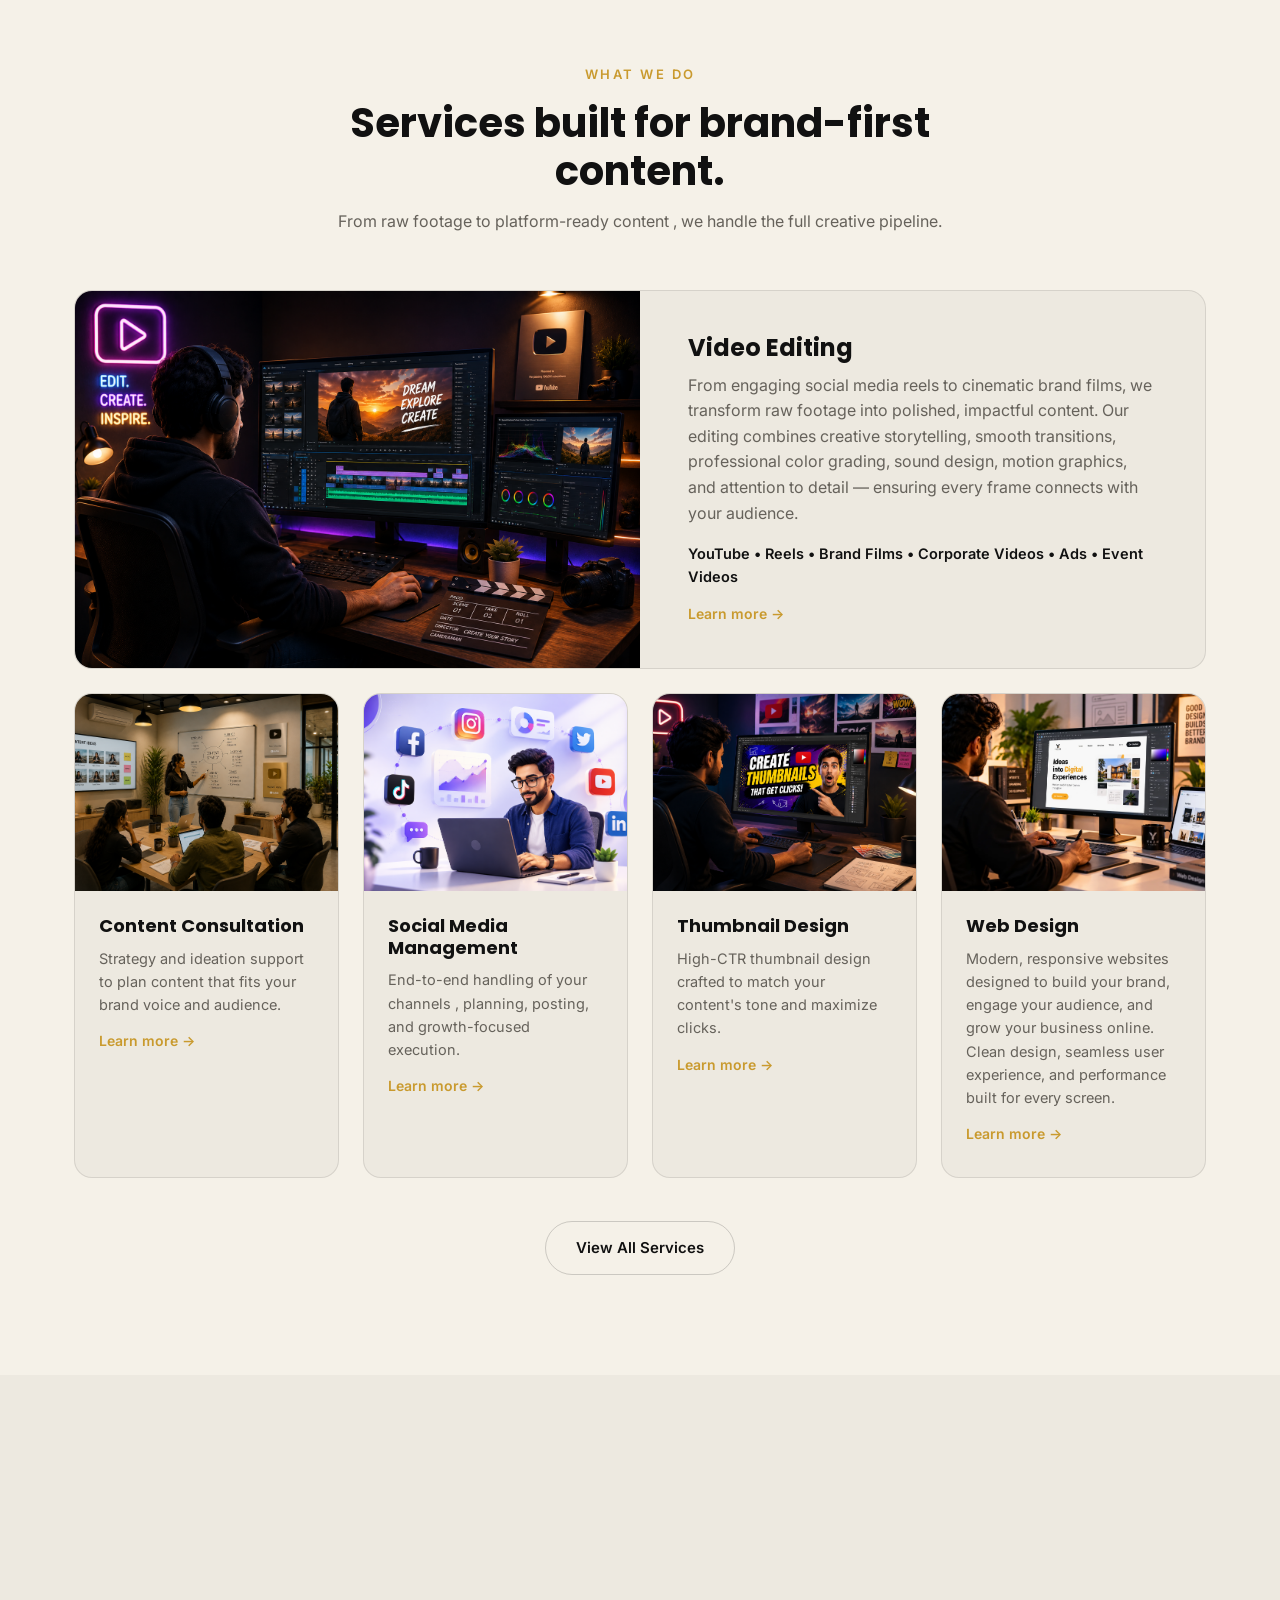
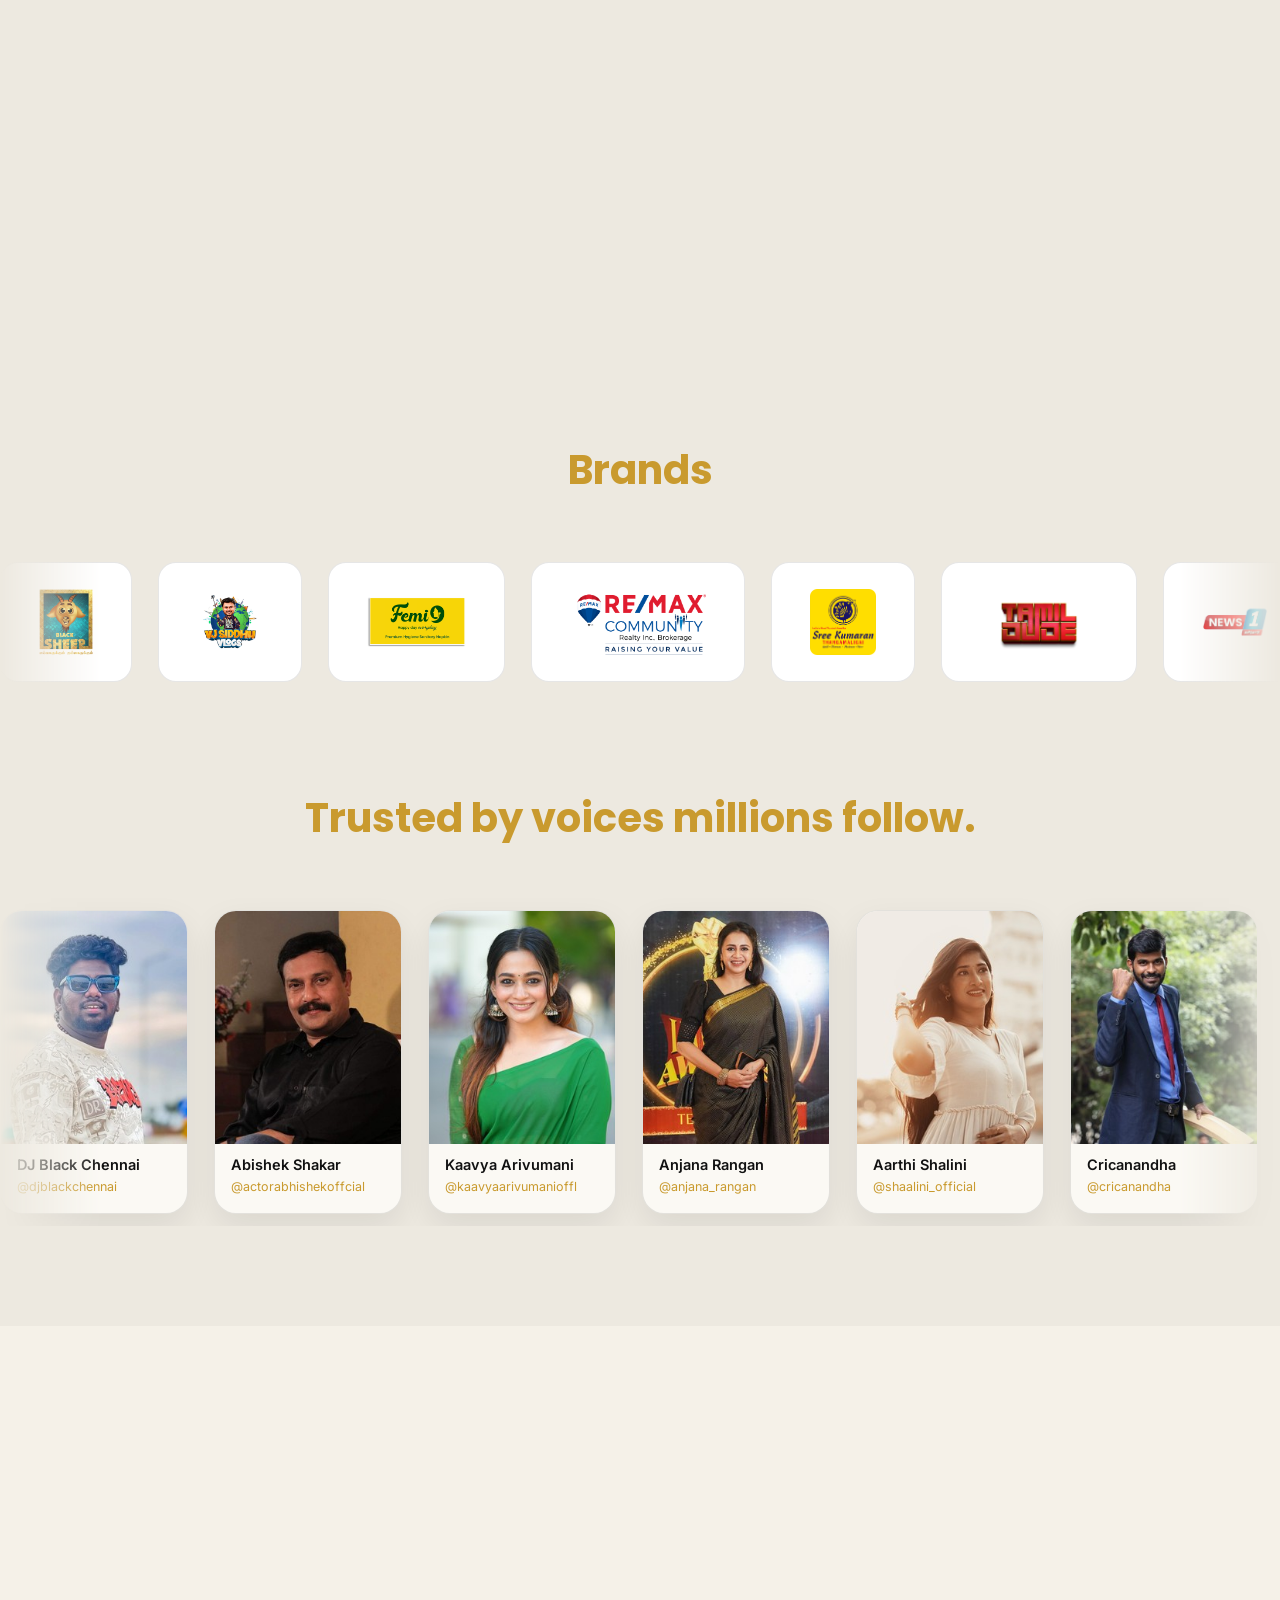
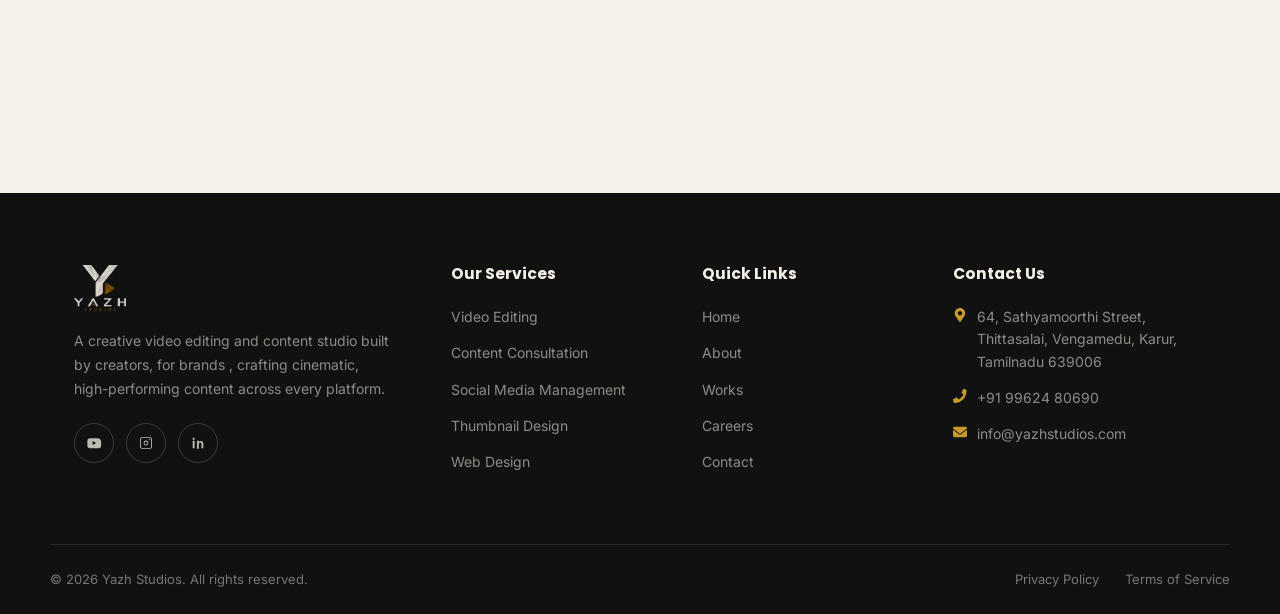
==== commit cdb6b1bc: "Home hero image layout, creators heading, new About, service detail sections linked from cards" ====
--- a/index.html
+++ b/index.html
@@ -43,7 +43,11 @@
           <a href="https://wa.me/+919962480690" class="btn btn-primary" target="_blank" rel="noopener">Start a Project</a>
           <a href="work.html" class="btn btn-outline">See Our Work</a>
         </div>
-        <div class="stat-row">
+      </div>
+        <div class="hero-showcase" id="heroShowcase">
+          <img src="hero-studio.webp" alt="Yazh Studios editing setup with Premiere Pro, After Effects, Photoshop and Final Cut Pro" width="1672" height="940" fetchpriority="high">
+        </div>
+      <div class="stat-row">
           <div class="stat-item">
             <div class="stat-icon">🎬</div>
             <div>
@@ -73,30 +77,18 @@
             </div>
           </div>
         </div>
-      </div>
-      <a href="https://www.youtube.com/watch?v=2aK7iO9PcqU" target="_blank" rel="noopener" class="hero-visual">
-        <img src="hero-showreel-thumb.png" alt="Udhaya Show Reel" class="hero-visual-img">
-        <div class="play-btn"></div>
-      </a>
     </div>
   </section>
 
   <!-- ABOUT TEASER -->
   <section class="story">
-    <div class="container story-grid">
-      <div class="story-card">
-        <div class="story-card-body">
-          <h4>Our Story</h4>
-          <p>What started as one editor's solo craft has grown into Yazh Studios , a collaborative creative team. Same precision, same storytelling instinct, now with more hands, more ideas, and more capacity to deliver.</p>
-          <a href="about.html" class="btn btn-outline" style="margin-top:20px;padding:10px 22px;font-size:14px;">Read Our Full Story</a>
-        </div>
-      </div>
-      <div class="story-body">
-        <div class="eyebrow">About Yazh Studios</div>
-        <h2 style="margin-bottom:20px;">From an individual vision to a studio built for brands.</h2>
-        <p>Founded by <strong>Udhayakumar P</strong>, a video editor and content creator with 6+ years of experience across Tamil television, production houses, and independent projects, Yazh Studios has worked with 100+ clients worldwide , including VJ Siddhu Vlogs, Blacksheep Tamil, Häagen-Dazs Chennai, Femi9 by Nayanthara, REMAX Community, and Sree Kumaran Thangamaligai.</p>
-        <p>Today, Yazh Studios brings together video editing, content strategy, and digital marketing under one roof , creating content that is clear, creative, consistent, and built for the platform it lives on.</p>
-      </div>
+    <div class="container story-single">
+      <div class="eyebrow">About Yazh Studios</div>
+      <h2>Creative Thinking. Meaningful Execution.</h2>
+      <p>Yazh Studios is a creative and digital studio built to help brands communicate better, look exceptional, and make a lasting impression.</p>
+      <p>From powerful video content and motion graphics to strategic social media management and modern website experiences, we combine creative vision with thoughtful execution to transform ideas into work that moves brands forward.</p>
+      <p>We believe every brand has a story worth telling. Our role is to bring that story to life with clarity, consistency, and creativity.</p>
+      <a href="about.html" class="btn btn-outline">Read Our Full Story</a>
     </div>
   </section>
 
@@ -109,42 +101,47 @@
         <p>From raw footage to platform-ready content , we handle the full creative pipeline.</p>
       </div>
       <div class="services-grid">
-        <div class="service-card">
+        <a class="service-card" href="services.html#video-editing">
           <img src="service-video-editing-v2.png" alt="Video Editing" class="service-photo" loading="lazy">
           <div class="service-body">
             <h3>Video Editing</h3>
             <p>From engaging social media reels to cinematic brand films, we transform raw footage into polished, impactful content. Our editing combines creative storytelling, smooth transitions, professional color grading, sound design, motion graphics, and attention to detail — ensuring every frame connects with your audience.</p>
             <p class="service-tags">YouTube • Reels • Brand Films • Corporate Videos • Ads • Event Videos</p>
-          </div>
-        </div>
-        <div class="service-card">
+            <span class="service-more">Learn more →</span>
+          </div>
+        </a>
+        <a class="service-card" href="services.html#content-consultation">
           <img src="service-content-consultation.png" alt="Content Consultation" class="service-photo" loading="lazy">
           <div class="service-body">
             <h3>Content Consultation</h3>
             <p>Strategy and ideation support to plan content that fits your brand voice and audience.</p>
-          </div>
-        </div>
-        <div class="service-card">
+            <span class="service-more">Learn more →</span>
+          </div>
+        </a>
+        <a class="service-card" href="services.html#social-media">
           <img src="service-social-media-v2.png" alt="Social Media Management" class="service-photo" loading="lazy">
           <div class="service-body">
             <h3>Social Media Management</h3>
             <p>End-to-end handling of your channels , planning, posting, and growth-focused execution.</p>
-          </div>
-        </div>
-        <div class="service-card">
+            <span class="service-more">Learn more →</span>
+          </div>
+        </a>
+        <a class="service-card" href="services.html#thumbnail-design">
           <img src="service-thumbnail-design-v2.png" alt="Thumbnail Design" class="service-photo" loading="lazy">
           <div class="service-body">
             <h3>Thumbnail Design</h3>
             <p>High-CTR thumbnail design crafted to match your content's tone and maximize clicks.</p>
-          </div>
-        </div>
-        <div class="service-card">
+            <span class="service-more">Learn more →</span>
+          </div>
+        </a>
+        <a class="service-card" href="services.html#web-design">
           <img src="service-web-design.webp" alt="Web Design" class="service-photo" loading="lazy">
           <div class="service-body">
             <h3>Web Design</h3>
             <p>Modern, responsive websites designed to build your brand, engage your audience, and grow your business online. Clean design, seamless user experience, and performance built for every screen.</p>
-          </div>
-        </div>
+            <span class="service-more">Learn more →</span>
+          </div>
+        </a>
       </div>
       <div class="center" style="margin-top:44px;">
         <a href="services.html" class="btn btn-outline">View All Services</a>
@@ -200,8 +197,8 @@
   <!-- INFLUENCERS -->
   <section class="clients" style="padding-top:0;">
     <div class="container">
-      <div class="section-head center">
-        <h2 style="color:var(--gold);text-align:center;">Influencers</h2>
+      <div class="section-head center" style="max-width:900px;">
+        <h2 style="color:var(--gold);text-align:center;">Trusted by voices millions follow.</h2>
       </div>
     </div>
     <div class="logo-marquee">
@@ -273,8 +270,8 @@
           var handleClean = p.handle.replace('@','');
           html += '<a href="https://www.instagram.com/' + handleClean + '/" target="_blank" rel="noopener" class="influencer-card">' +
             '<img src="' + p.photo + '" alt="' + p.name + '" class="influencer-photo">' +
-            '<div class="influencer-name">' + p.name + '</div>' +
-            '<div class="influencer-handle">' + p.handle + '</div>' +
+            '<div class="influencer-info"><div class="influencer-name">' + p.name + '</div>' +
+            '<div class="influencer-handle">' + p.handle + '</div></div>' +
           '</a>';
         });
         return html;
@@ -314,11 +311,11 @@
     </div>
     <div class="footer-col">
       <h4>Our Services</h4>
-      <a href="services.html">Video Editing</a>
-      <a href="services.html">Content Consultation</a>
-      <a href="services.html">Social Media Management</a>
-      <a href="services.html">Thumbnail Design</a>
-      <a href="services.html">Web Design</a>
+      <a href="services.html#video-editing">Video Editing</a>
+      <a href="services.html#content-consultation">Content Consultation</a>
+      <a href="services.html#social-media">Social Media Management</a>
+      <a href="services.html#thumbnail-design">Thumbnail Design</a>
+      <a href="services.html#web-design">Web Design</a>
     </div>
     <div class="footer-col">
       <h4>Quick Links</h4>
@@ -364,5 +361,19 @@
     });
   });
 </script>
+<script>
+  (function(){
+    var el=document.getElementById('heroShowcase');
+    if(!el)return;
+    function show(){el.classList.add('is-in');}
+    var r0=el.getBoundingClientRect();
+    if(r0.top<window.innerHeight*0.9){setTimeout(show,350);return;}
+    if(!('IntersectionObserver' in window)){show();return;}
+    var io=new IntersectionObserver(function(en){
+      en.forEach(function(e){if(e.isIntersecting){show();io.disconnect();}});
+    },{threshold:0.05});
+    io.observe(el);
+  })();
+</script>
 </body>
 </html>
--- a/style.css
+++ b/style.css
@@ -84,7 +84,16 @@
     radial-gradient(ellipse at 80% 60%, rgba(201,154,46,0.08), transparent 50%);
   position:relative;
 }
-.hero-grid{display:grid;grid-template-columns:minmax(0,1.1fr) minmax(0,0.9fr);gap:60px;align-items:center;}
+.hero{overflow-x:clip;}
+.hero-grid{display:grid;grid-template-columns:minmax(0,1fr) minmax(0,1fr);column-gap:48px;row-gap:64px;align-items:center;}
+.hero-grid .hero-actions{margin-bottom:0;}
+.hero-grid .stat-row{grid-column:1 / -1;}
+@media (min-width:901px){
+  .hero-grid .stat-row{grid-template-columns:repeat(4,minmax(0,1fr));}
+  .hero-grid .stat-item:nth-child(odd){padding-left:26px;border-left:1px solid var(--border);}
+  .hero-grid .stat-item:first-child{padding-left:0;border-left:none;}
+}
+.hero p{max-width:520px;}
 .hero h1{font-size:clamp(38px,5.2vw,62px);margin-bottom:22px;}
 .hero h1 em{font-style:normal;color:var(--gold);}
 .hero p{color:var(--muted);font-size:17px;max-width:520px;margin-bottom:34px;}
@@ -375,20 +384,21 @@
   .logo-item{height:46px;max-width:150px;}
 }
 .influencer-card{
-  background:#fff;border:1px solid var(--border);border-radius:18px;
-  padding:18px 20px;display:flex;flex-direction:column;align-items:center;justify-content:center;
-  width:164px;height:158px;flex-shrink:0;text-align:center;gap:8px;
-  text-decoration:none;transition:transform .3s ease,border-color .3s ease;
-}
-.influencer-card:hover{transform:scale(1.05);border-color:var(--gold);}
-.influencer-photo{width:76px;height:76px;border-radius:50%;object-fit:cover;flex-shrink:0;}
-.influencer-name{font-family:'Poppins',sans-serif;font-weight:700;font-size:13px;color:var(--text);line-height:1.2;}
-.influencer-handle{font-size:11.5px;color:var(--muted);}
+  background:#fbf9f4;border:1px solid var(--border);border-radius:22px;overflow:hidden;
+  display:flex;flex-direction:column;width:188px;flex-shrink:0;text-align:left;
+  box-shadow:0 14px 34px rgba(17,17,17,0.08);
+  text-decoration:none;transition:transform .3s ease,border-color .3s ease,box-shadow .3s ease;
+}
+.influencer-card:hover{transform:translateY(-6px);border-color:var(--gold);box-shadow:0 20px 44px rgba(17,17,17,0.14);}
+.influencer-photo{width:100%;aspect-ratio:4/5;object-fit:cover;object-position:center top;display:block;}
+.influencer-info{padding:12px 16px 16px;}
+.influencer-name{font-family:'Inter',sans-serif;font-weight:600;font-size:14.5px;color:var(--text);line-height:1.25;}
+.influencer-handle{font-size:12.5px;color:var(--gold);margin-top:3px;word-break:break-all;}
 @media (max-width:600px){
-  .influencer-card{width:132px;height:132px;padding:14px 14px;}
-  .influencer-photo{width:60px;height:60px;}
-  .influencer-name{font-size:12px;}
-  .influencer-handle{font-size:10.5px;}
+  .influencer-card{width:150px;border-radius:16px;}
+  .influencer-info{padding:10px 12px 12px;}
+  .influencer-name{font-size:13px;}
+  .influencer-handle{font-size:11px;}
 }
 
 /* PORTFOLIO / WORK */
@@ -700,8 +710,68 @@
 .apply-status.err{color:#b3261e;}
 .apply-side ul{list-style:none;padding:0;margin:0 0 20px;}
 .apply-side li{padding:10px 0 10px 26px;position:relative;color:var(--muted);font-size:15px;}
+.apply-side li strong{display:block;color:var(--text);font-weight:600;}
 .apply-side li::before{content:"✓";position:absolute;left:0;color:var(--gold);font-weight:700;}
 .apply-side p{color:var(--muted);font-size:14.5px;}
 .apply-side a{color:var(--gold);font-weight:600;}
 @media (max-width:900px){.apply-wrap{grid-template-columns:1fr;}}
 @media (max-width:600px){.apply-row{grid-template-columns:1fr;gap:0;}.apply-form,.apply-side{padding:22px;}}
+
+/* HOME ABOUT (single column) */
+.story-single{max-width:860px;text-align:center;}
+.story-single h2{font-size:clamp(28px,4vw,44px);margin-bottom:22px;}
+.story-single p{color:var(--muted);font-size:17px;margin-bottom:18px;}
+.story-single .btn{margin-top:14px;}
+
+/* HERO SHOWCASE IMAGE */
+.hero-showcase{position:relative;min-width:0;width:118%;margin-right:-18%;}
+@media (max-width:900px){.hero-showcase{width:100%;margin-right:0;}}
+.hero-showcase::before{
+  content:"";position:absolute;left:8%;right:8%;top:18%;bottom:6%;z-index:0;
+  background:radial-gradient(ellipse at center, rgba(201,154,46,0.22), transparent 68%);
+  filter:blur(24px);opacity:0;transition:opacity 1.6s ease .3s;
+}
+.hero-showcase img{
+  position:relative;z-index:1;display:block;width:100%;height:auto;
+  opacity:0;transform:translateX(70px) scale(.92);
+  filter:drop-shadow(0 30px 40px rgba(17,17,17,0.18));
+}
+.hero-showcase.is-in::before{opacity:1;}
+.hero-showcase.is-in img{
+  animation:showcase-in 1.3s cubic-bezier(.16,1,.3,1) forwards, showcase-float 7s ease-in-out 1.3s infinite;
+}
+@keyframes showcase-in{
+  0%{opacity:0;transform:translateX(70px) scale(.92);}
+  100%{opacity:1;transform:translateX(0) scale(1);}
+}
+@keyframes showcase-float{
+  0%,100%{opacity:1;transform:translateY(0) scale(1);}
+  50%{opacity:1;transform:translateY(-10px) scale(1);}
+}
+@media (prefers-reduced-motion: reduce){
+  .hero-showcase img{opacity:1;transform:none;animation:none !important;}
+  .hero-showcase::before{opacity:1;transition:none;}
+}
+@media (max-width:900px){.hero-grid{grid-template-columns:1fr;gap:36px;}.hero-showcase{order:1;}.hero-grid .stat-row{order:2;}}
+
+/* SERVICE CARD LINKS + DETAIL SECTIONS */
+a.service-card{display:block;color:inherit;text-decoration:none;cursor:pointer;}
+.service-more{display:inline-block;margin-top:14px;color:var(--gold);font-weight:600;font-size:14px;}
+a.service-card:hover .service-more{text-decoration:underline;}
+.service-details .container{display:flex;flex-direction:column;gap:72px;}
+.service-detail{display:grid;grid-template-columns:1fr 1.15fr;gap:48px;align-items:center;scroll-margin-top:130px;}
+.service-detail.reverse .service-detail-img{order:2;}
+.service-detail-img{width:100%;aspect-ratio:4/3;object-fit:cover;border-radius:22px;border:1px solid var(--border);box-shadow:0 18px 40px rgba(17,17,17,0.12);}
+.service-detail h2{font-size:clamp(26px,3.2vw,36px);margin-bottom:18px;}
+.service-detail p{color:var(--muted);font-size:16px;margin-bottom:14px;}
+.service-detail h4{font-size:15px;text-transform:uppercase;letter-spacing:1.5px;color:var(--gold);margin:22px 0 12px;}
+.offer-list{list-style:none;padding:0;margin:0 0 20px;display:grid;grid-template-columns:1fr 1fr;gap:8px 24px;}
+.offer-list li{position:relative;padding-left:26px;font-size:15px;color:var(--text);font-weight:500;}
+.offer-list li::before{content:"✓";position:absolute;left:0;color:var(--gold);font-weight:700;}
+.service-detail .service-closing{color:var(--text);font-weight:600;font-size:17px;margin:8px 0 22px;}
+@media (max-width:900px){
+  .service-detail{grid-template-columns:1fr;gap:24px;}
+  .service-detail.reverse .service-detail-img{order:0;}
+  .service-details .container{gap:56px;}
+}
+@media (max-width:600px){.offer-list{grid-template-columns:1fr;}}
